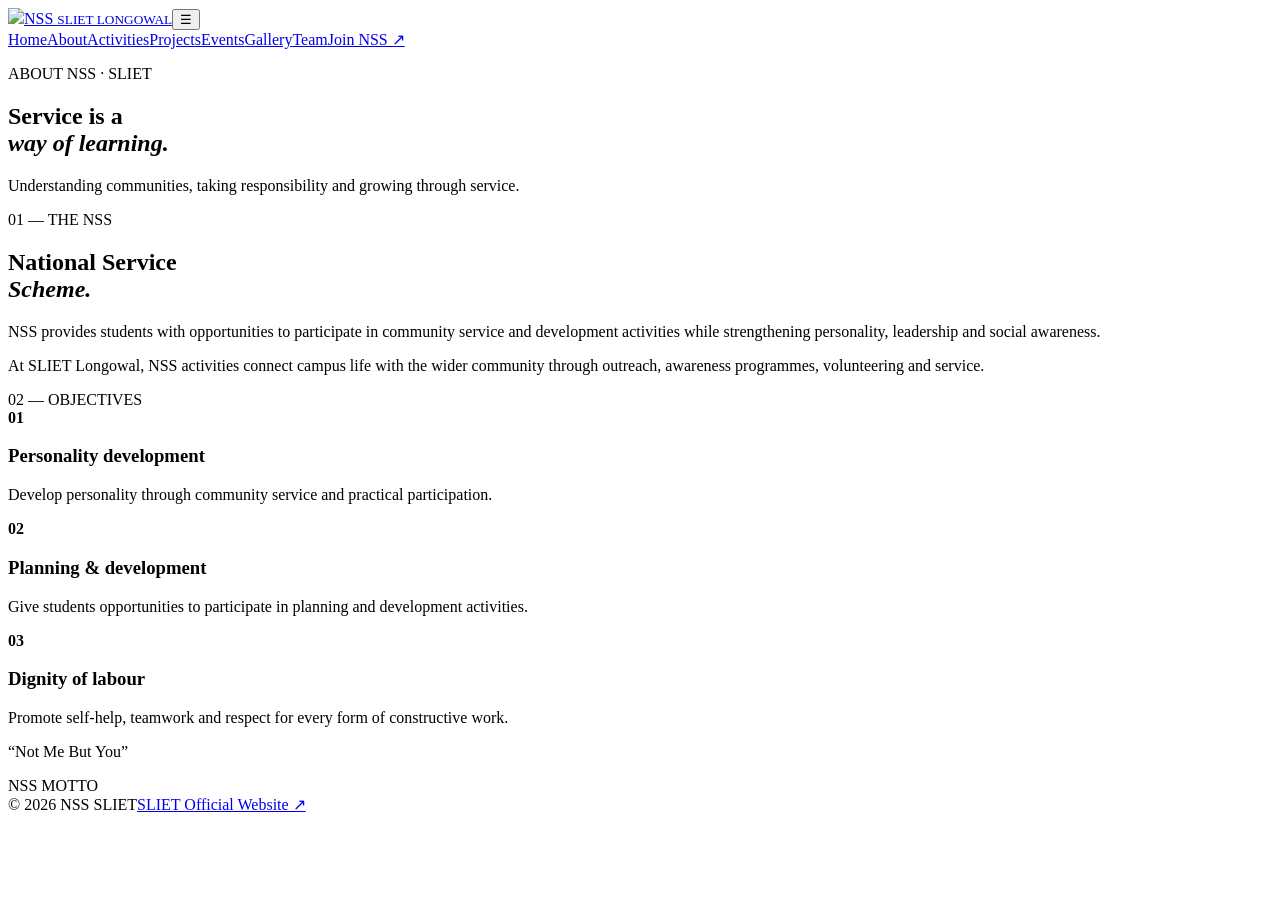
==== about.html @ 0397268b "Add NSS about page" ====
<!doctype html><html lang="en"><head><meta charset="utf-8"><meta name="viewport" content="width=device-width,initial-scale=1"><title>About NSS | SLIET</title><link rel="icon" href="assets/logo.svg"><link rel="stylesheet" href="styles.css"></head><body><header class="site-header"><a class="brand" href="index.html"><img src="assets/logo.svg"><span>NSS <small>SLIET LONGOWAL</small></span></a><button class="menu-btn">☰</button><nav class="nav"><a href="index.html">Home</a><a class="active" href="about.html">About</a><a href="activities.html">Activities</a><a href="projects.html">Projects</a><a href="events.html">Events</a><a href="gallery.html">Gallery</a><a href="team.html">Team</a><a class="nav-cta" href="contact.html">Join NSS ↗</a></nav></header><main><section class="page-hero"><p class="eyebrow">ABOUT NSS · SLIET</p><h1>Service is a<br><em>way of learning.</em></h1><p>Understanding communities, taking responsibility and growing through service.</p></section><section class="section"><div class="two-col"><div><div class="section-label">01 — THE NSS</div><h2>National Service<br><em>Scheme.</em></h2></div><div><p class="lead">NSS provides students with opportunities to participate in community service and development activities while strengthening personality, leadership and social awareness.</p><p>At SLIET Longowal, NSS activities connect campus life with the wider community through outreach, awareness programmes, volunteering and service.</p></div></div></section><section class="dark-section"><div class="section section-pad"><div class="section-label light">02 — OBJECTIVES</div><div class="number-list"><div><b>01</b><h3>Personality development</h3><p>Develop personality through community service and practical participation.</p></div><div><b>02</b><h3>Planning & development</h3><p>Give students opportunities to participate in planning and development activities.</p></div><div><b>03</b><h3>Dignity of labour</h3><p>Promote self-help, teamwork and respect for every form of constructive work.</p></div></div></div></section><section class="quote"><p>“Not Me But You”</p><span>NSS MOTTO</span></section></main><footer><div class="footer-bottom"><span>© 2026 NSS SLIET</span><a href="https://sliet.ac.in/" target="_blank">SLIET Official Website ↗</a></div></footer><script src="script.js"></script></body></html>
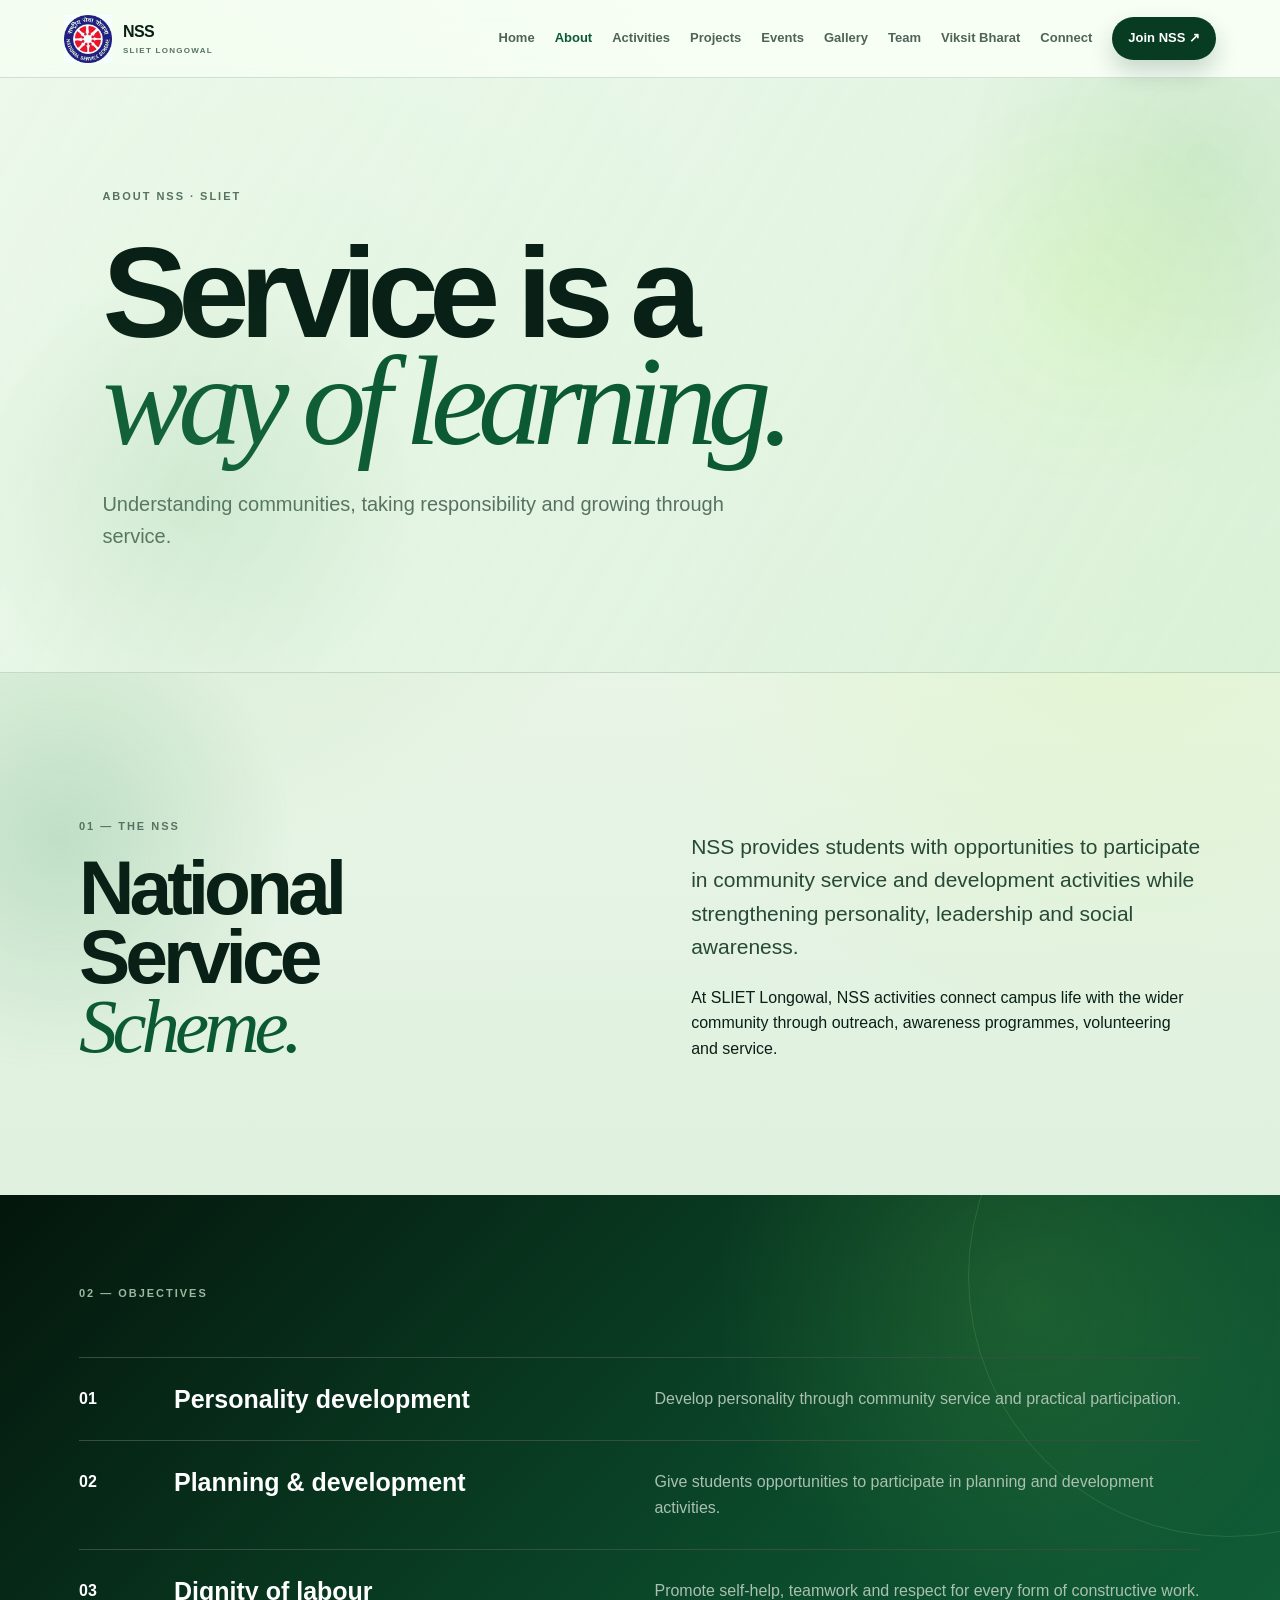
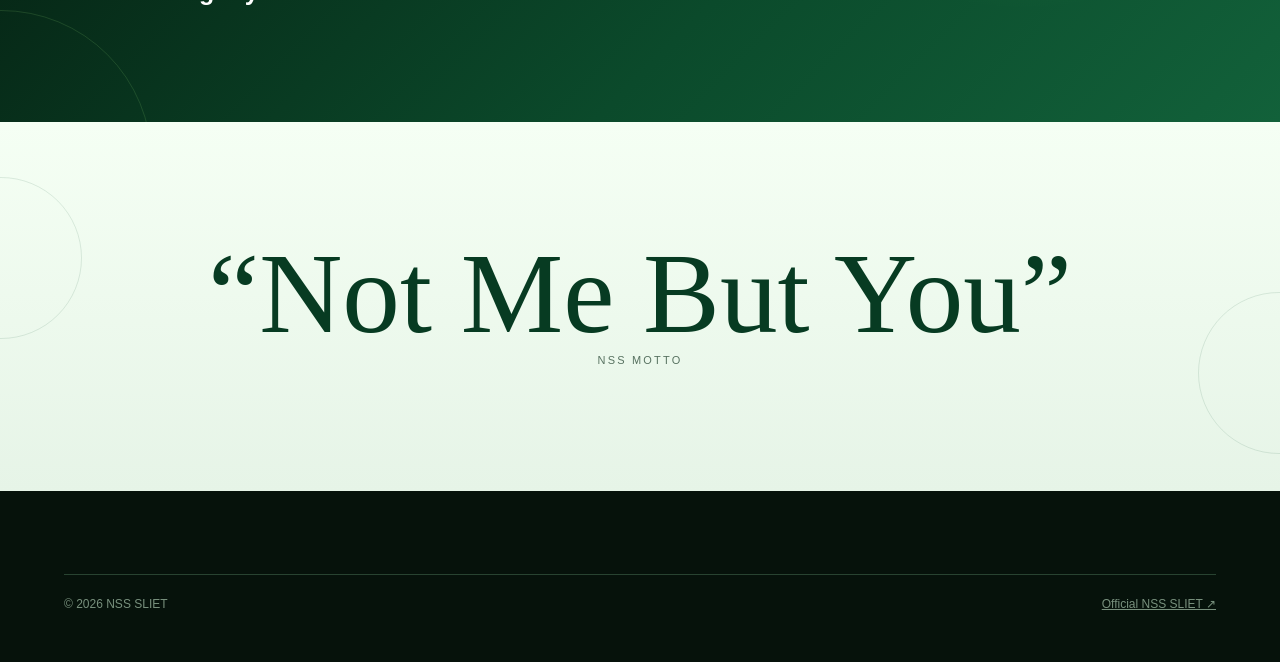
==== commit a54fbfb1: "Format About page and unify NSS logo branding" ====
--- a/about.html
+++ b/about.html
@@ -1 +1,95 @@
-<!doctype html><html lang="en"><head><meta charset="utf-8"><meta name="viewport" content="width=device-width,initial-scale=1"><title>About NSS | SLIET</title><link rel="icon" href="assets/logo.svg"><link rel="stylesheet" href="styles.css"></head><body><header class="site-header"><a class="brand" href="index.html"><img src="assets/logo.svg"><span>NSS <small>SLIET LONGOWAL</small></span></a><button class="menu-btn">☰</button><nav class="nav"><a href="index.html">Home</a><a class="active" href="about.html">About</a><a href="activities.html">Activities</a><a href="projects.html">Projects</a><a href="events.html">Events</a><a href="gallery.html">Gallery</a><a href="team.html">Team</a><a class="nav-cta" href="contact.html">Join NSS ↗</a></nav></header><main><section class="page-hero"><p class="eyebrow">ABOUT NSS · SLIET</p><h1>Service is a<br><em>way of learning.</em></h1><p>Understanding communities, taking responsibility and growing through service.</p></section><section class="section"><div class="two-col"><div><div class="section-label">01 — THE NSS</div><h2>National Service<br><em>Scheme.</em></h2></div><div><p class="lead">NSS provides students with opportunities to participate in community service and development activities while strengthening personality, leadership and social awareness.</p><p>At SLIET Longowal, NSS activities connect campus life with the wider community through outreach, awareness programmes, volunteering and service.</p></div></div></section><section class="dark-section"><div class="section section-pad"><div class="section-label light">02 — OBJECTIVES</div><div class="number-list"><div><b>01</b><h3>Personality development</h3><p>Develop personality through community service and practical participation.</p></div><div><b>02</b><h3>Planning & development</h3><p>Give students opportunities to participate in planning and development activities.</p></div><div><b>03</b><h3>Dignity of labour</h3><p>Promote self-help, teamwork and respect for every form of constructive work.</p></div></div></div></section><section class="quote"><p>“Not Me But You”</p><span>NSS MOTTO</span></section></main><footer><div class="footer-bottom"><span>© 2026 NSS SLIET</span><a href="https://sliet.ac.in/" target="_blank">SLIET Official Website ↗</a></div></footer><script src="script.js"></script></body></html>+<!doctype html>
+<html lang="en">
+<head>
+  <meta charset="utf-8" />
+  <meta name="viewport" content="width=device-width, initial-scale=1" />
+  <title>About NSS | SLIET</title>
+  <link rel="icon" href="assets/logo.jpeg" type="image/jpeg" />
+  <link rel="stylesheet" href="styles.css" />
+  <link rel="stylesheet" href="enhancements.css" />
+  <link rel="stylesheet" href="css/modern.css" />
+  <link rel="stylesheet" href="css/nss-greenery.css" />
+</head>
+<body class="nss-greenery">
+  <div class="scroll-progress" aria-hidden="true"></div>
+  <header class="site-header">
+    <a class="brand" href="index.html" aria-label="NSS SLIET home">
+      <img src="assets/logo.jpeg" alt="NSS SLIET official logo" />
+      <span>NSS <small>SLIET LONGOWAL</small></span>
+    </a>
+    <button class="menu-btn" type="button" aria-label="Open menu">☰</button>
+    <nav class="nav">
+      <a href="index.html">Home</a>
+      <a class="active" href="about.html">About</a>
+      <a href="activities.html">Activities</a>
+      <a href="projects.html">Projects</a>
+      <a href="events.html">Events</a>
+      <a href="gallery.html">Gallery</a>
+      <a href="team.html">Team</a>
+      <a href="viksit-bharat.html">Viksit Bharat</a>
+      <a href="social.html">Connect</a>
+      <a class="nav-cta" href="contact.html">Join NSS ↗</a>
+    </nav>
+  </header>
+
+  <main>
+    <section class="page-hero nature-hero">
+      <div class="leaf-glow" aria-hidden="true"></div>
+      <p class="eyebrow">ABOUT NSS · SLIET</p>
+      <h1>Service is a<br /><em>way of learning.</em></h1>
+      <p>Understanding communities, taking responsibility and growing through service.</p>
+    </section>
+
+    <section class="section">
+      <div class="two-col">
+        <div>
+          <div class="section-label">01 — THE NSS</div>
+          <h2>National Service<br /><em>Scheme.</em></h2>
+        </div>
+        <div>
+          <p class="lead">NSS provides students with opportunities to participate in community service and development activities while strengthening personality, leadership and social awareness.</p>
+          <p>At SLIET Longowal, NSS activities connect campus life with the wider community through outreach, awareness programmes, volunteering and service.</p>
+        </div>
+      </div>
+    </section>
+
+    <section class="dark-section">
+      <div class="section section-pad">
+        <div class="section-label light">02 — OBJECTIVES</div>
+        <div class="number-list">
+          <div>
+            <b>01</b>
+            <h3>Personality development</h3>
+            <p>Develop personality through community service and practical participation.</p>
+          </div>
+          <div>
+            <b>02</b>
+            <h3>Planning &amp; development</h3>
+            <p>Give students opportunities to participate in planning and development activities.</p>
+          </div>
+          <div>
+            <b>03</b>
+            <h3>Dignity of labour</h3>
+            <p>Promote self-help, teamwork and respect for every form of constructive work.</p>
+          </div>
+        </div>
+      </div>
+    </section>
+
+    <section class="quote">
+      <p>“Not Me But You”</p>
+      <span>NSS MOTTO</span>
+    </section>
+  </main>
+
+  <footer>
+    <div class="footer-bottom">
+      <span>© 2026 NSS SLIET</span>
+      <a href="https://sliet.ac.in/nss/" target="_blank" rel="noopener">Official NSS SLIET ↗</a>
+    </div>
+  </footer>
+
+  <script src="script.js"></script>
+  <script src="js/nss-motion.js"></script>
+</body>
+</html>
--- a/styles.css
+++ b/styles.css
@@ -0,0 +1 @@
+:root{--forest:#073b22;--forest2:#0b5a34;--leaf:#79c94a;--lime:#c7ff5b;--mist:#effbea;--ink:#082016;--muted:#587261;--line:#c7dfc7;--white:#fff;--shadow:0 25px 70px rgba(7,59,34,.16)}*{box-sizing:border-box}html{scroll-behavior:smooth}body{margin:0;color:var(--ink);font-family:Arial,Helvetica,sans-serif;line-height:1.6;overflow-x:hidden;background:var(--mist);background-image:radial-gradient(circle at 5% 10%,rgba(121,201,74,.24),transparent 24%),radial-gradient(circle at 95% 20%,rgba(199,255,91,.18),transparent 25%),linear-gradient(180deg,#f8fff5,#eaf7e7 55%,#d9efd9)}body:before,body:after{content:"";position:fixed;z-index:-1;border-radius:50%;pointer-events:none;filter:blur(5px)}body:before{width:480px;height:480px;left:-180px;bottom:-180px;background:radial-gradient(circle,rgba(41,143,79,.2),transparent 68%);animation:greenDrift 13s ease-in-out infinite}body:after{width:420px;height:420px;right:-170px;top:110px;background:radial-gradient(circle,rgba(121,201,74,.17),transparent 68%);animation:greenDrift 17s ease-in-out infinite reverse}@keyframes greenDrift{50%{transform:translate(40px,-35px) scale(1.08)}}a{color:inherit;text-decoration:none}.scroll-progress{position:fixed;z-index:100;left:0;top:0;width:0;height:3px;background:var(--lime);box-shadow:0 0 18px rgba(199,255,91,.8)}.site-header{height:78px;border-bottom:1px solid rgba(7,59,34,.15);display:flex;align-items:center;justify-content:space-between;padding:0 5vw;position:sticky;top:0;background:rgba(248,255,245,.8);backdrop-filter:blur(18px);z-index:50}.brand{display:flex;align-items:center;gap:11px;font-weight:900;letter-spacing:-.04em}.brand img{width:48px;height:48px;object-fit:contain}.brand small{display:block;font-size:8px;letter-spacing:.16em;color:var(--muted)}.nav{display:flex;gap:20px;align-items:center;font-size:13px;font-weight:700}.nav a{opacity:.7;transition:.25s}.nav a:hover,.nav .active{opacity:1;color:var(--forest2)}.nav-cta{background:var(--forest);color:#fff;padding:11px 16px;border-radius:999px;opacity:1!important;box-shadow:0 12px 25px rgba(7,59,34,.2)}.menu-btn{display:none;background:none;border:0;font-size:24px;color:var(--forest)}.hero{min-height:740px;padding:70px 8vw;display:grid;grid-template-columns:1.05fr .95fr;align-items:center;gap:40px;position:relative;isolation:isolate;overflow:hidden;background:linear-gradient(125deg,rgba(234,249,226,.9),rgba(204,237,210,.62))}.hero:before{content:"";position:absolute;left:-190px;bottom:-320px;width:720px;height:720px;border-radius:50%;background:radial-gradient(circle,rgba(42,143,78,.24),transparent 66%);animation:greenDrift 12s ease-in-out infinite}.hero:after{content:"";position:absolute;right:-180px;top:-270px;width:700px;height:700px;border-radius:50%;background:radial-gradient(circle,rgba(199,255,91,.24),transparent 64%);animation:greenDrift 15s ease-in-out infinite reverse}.hero-noise{position:absolute;inset:0;pointer-events:none;opacity:.05;background-image:url("data:image/svg+xml,%3Csvg xmlns='http://www.w3.org/2000/svg' width='180' height='180'%3E%3Cfilter id='n'%3E%3CfeTurbulence type='fractalNoise' baseFrequency='.8' numOctaves='3'/%3E%3C/filter%3E%3Crect width='100%25' height='100%25' filter='url(%23n)'/%3E%3C/svg%3E")}.eyebrow,.section-label{font-size:11px;letter-spacing:.18em;font-weight:800;color:var(--muted)}h1,h2,h3,p{margin-top:0}h1{font-size:clamp(68px,10vw,150px);line-height:.84;letter-spacing:-.075em;margin:22px 0 32px}h2{font-size:clamp(44px,6vw,86px);line-height:.9;letter-spacing:-.065em;margin:18px 0 28px}h3{line-height:1.05}em{font-family:Georgia,serif;font-weight:400;color:var(--forest2)}.hero-text{max-width:570px;font-size:20px;color:var(--muted)}.actions{display:flex;align-items:center;gap:22px;margin-top:35px}.btn{display:inline-flex;padding:14px 20px;border-radius:999px;font-weight:800;gap:10px;transition:.3s;position:relative;overflow:hidden}.btn:hover{transform:translateY(-3px)}.btn-dark{background:var(--forest);color:#fff;box-shadow:0 12px 25px rgba(7,59,34,.2)}.btn-light{background:var(--lime);color:var(--ink)}.btn-outline{border:1px solid var(--forest2);color:var(--forest2)}.text-link{font-weight:800;border-bottom:1px solid currentColor;padding-bottom:3px}.hero-stats{display:flex;gap:28px;margin-top:58px;flex-wrap:wrap}.hero-stats div{display:flex;flex-direction:column}.hero-stats strong{font-size:30px;line-height:1}.hero-stats span{font-size:8px;letter-spacing:.14em;color:var(--muted);font-weight:800;margin-top:7px}.hero-art{height:520px;position:relative;display:grid;place-items:center}.hero-ring{position:absolute;border-radius:50%;border:1px solid rgba(23,99,58,.22)}.ring-one{width:470px;height:470px;animation:spin 28s linear infinite}.ring-two{width:355px;height:355px;border-style:dashed;animation:spin 18s linear infinite reverse}.orbit{width:410px;height:410px;border:1px solid rgba(23,99,58,.34);border-radius:50%;position:absolute;animation:spin 22s linear infinite}.orbit:before,.orbit:after{content:"";position:absolute;border:1px dashed rgba(23,99,58,.24);border-radius:50%;inset:55px}.orbit:after{inset:120px;border-style:solid}@keyframes spin{to{transform:rotate(360deg)}}.hero-center{width:190px;height:190px;border-radius:50%;background:var(--lime);display:grid;place-content:center;text-align:center;z-index:2;transform:rotate(-7deg);box-shadow:0 25px 65px rgba(20,85,40,.22);animation:pulse 4s ease-in-out infinite}.hero-center strong{font-size:52px;letter-spacing:-.08em}.hero-center small{letter-spacing:.3em}.hero-center b{font-size:8px;letter-spacing:.2em;margin-top:5px}@keyframes pulse{50%{transform:rotate(2deg) scale(1.07)}}.hero-card{position:absolute;background:rgba(255,255,255,.92);border:1px solid rgba(23,99,58,.15);padding:18px 20px;display:flex;gap:14px;box-shadow:var(--shadow);z-index:3;border-radius:14px;backdrop-filter:blur(12px);animation:cardFloat 5s ease-in-out infinite}.hero-card b{font-size:11px;color:var(--forest2)}.card-a{left:1%;top:22%;transform:rotate(-5deg)}.card-b{right:1%;bottom:17%;transform:rotate(5deg);animation-delay:-2.5s}@keyframes cardFloat{50%{transform:translateY(-10px) rotate(-3deg)}}.floating-badge{position:absolute;right:7%;top:3%;background:var(--forest);color:#e5ffbf;padding:12px 16px;border-radius:999px;font-size:10px;font-weight:900;letter-spacing:.12em;box-shadow:0 15px 35px rgba(4,40,21,.18);animation:badgeFloat 4s ease-in-out infinite}@keyframes badgeFloat{50%{transform:translateY(9px) rotate(2deg)}}.marquee{overflow:hidden;background:var(--forest);color:#ddffbd;padding:16px 0;font-size:13px;font-weight:900;letter-spacing:.13em;white-space:nowrap}.marquee div{animation:scroll 22s linear infinite;display:inline-block}@keyframes scroll{to{transform:translateX(-50%)}}.section{max-width:1250px;margin:auto;padding:105px 5vw}.section-pad{padding-top:90px;padding-bottom:90px}.two-col,.feature,.contact-grid{display:grid;grid-template-columns:1fr 1fr;gap:8vw;align-items:center;margin-top:40px}.lead{font-size:21px;color:#274936}.dark-section{background:linear-gradient(135deg,#06170e,#0b4a2b);color:#fff;position:relative;overflow:hidden}.dark-section:before,.dark-section:after{content:"";position:absolute;border-radius:50%;border:1px solid rgba(166,236,126,.14);pointer-events:none}.dark-section:before{width:520px;height:520px;right:-210px;top:-180px}.dark-section:after{width:300px;height:300px;left:-150px;bottom:-190px}.light{color:#9ab7a1}.impact-grid{display:grid;grid-template-columns:repeat(3,1fr);gap:1px;background:#355540;margin-top:60px}.impact-grid article{padding:45px 30px;background:rgba(8,26,17,.8);transition:.35s}.impact-grid article:hover{transform:translateY(-8px);background:#123721}.impact-grid span,.activity span,.person>span{font-size:11px;letter-spacing:.15em;color:#a6c0aa}.impact-grid h3{font-size:34px;margin:50px 0 20px}.impact-grid p{color:#a9bdae}.feature{background:linear-gradient(120deg,#d4eed5,#e8f7da);padding:60px;border:1px solid #c2ddc5;border-radius:24px;box-shadow:var(--shadow);position:relative;overflow:hidden}.feature:after{content:"✦";position:absolute;right:35px;top:25px;font-size:70px;color:rgba(25,91,56,.12);animation:spin 15s linear infinite}.cards{display:grid;gap:16px;margin-top:50px}.cards.four{grid-template-columns:repeat(4,1fr)}.cards.three{grid-template-columns:repeat(3,1fr)}.activity{border:1px solid rgba(23,99,58,.18);background:rgba(255,255,255,.58);padding:28px 18px 35px;border-radius:18px;transition:.35s;position:relative;overflow:hidden}.activity:before{content:"";position:absolute;left:-30px;bottom:-70px;width:150px;height:150px;border-radius:50%;background:rgba(121,201,74,.13);transition:.4s}.activity:hover:before{transform:scale(1.8)}.activity:hover{transform:translateY(-9px);background:#fff;box-shadow:var(--shadow);border-color:#9fc5a7}.activity h3{font-size:27px;margin:38px 0 15px}.activity p{color:var(--muted)}.card-arrow{display:inline-block;margin-top:15px;font-size:12px;font-weight:800;color:var(--forest2);border-bottom:1px solid currentColor}.join{padding:110px 8vw;background:linear-gradient(125deg,#07351f,#16804a);color:#fff;display:flex;justify-content:space-between;align-items:center;gap:30px;position:relative;overflow:hidden}.join:before,.join:after{content:"";position:absolute;border-radius:50%;border:1px solid rgba(205,255,159,.18)}.join:before{width:420px;height:420px;right:-120px;top:-180px}.join:after{width:280px;height:280px;right:140px;bottom:-190px}.join .eyebrow{color:#a8c6ae}.join h2{margin-bottom:0;color:#fff}.join h2 em{color:#d6f3c6}.join-actions{display:flex;align-items:center;gap:22px;z-index:2}.join-link{font-weight:800;border-bottom:1px solid rgba(255,255,255,.65);padding-bottom:3px}.page-hero{padding:110px 8vw 100px;border-bottom:1px solid rgba(47,95,57,.2);position:relative;overflow:hidden;background:linear-gradient(120deg,rgba(237,249,236,.9),rgba(214,239,215,.74))}.page-hero:before{content:"";position:absolute;width:520px;height:520px;right:-180px;top:-180px;border-radius:50%;background:radial-gradient(circle,rgba(113,188,109,.18),transparent 65%)}.page-hero h1{max-width:1000px}.page-hero p:last-child{font-size:20px;color:var(--muted);max-width:650px}.nature-hero{min-height:420px;display:flex;flex-direction:column;justify-content:center}.leaf-glow{position:absolute;inset:0;pointer-events:none;background:radial-gradient(circle at 15% 70%,rgba(84,164,95,.15),transparent 20%),radial-gradient(circle at 85% 35%,rgba(186,255,83,.12),transparent 18%)}.number-list{margin-top:55px}.number-list>div{display:grid;grid-template-columns:70px 1fr 1.2fr;gap:25px;padding:28px 0;border-top:1px solid #35503f}.number-list h3{font-size:25px;margin:0}.number-list p{color:#aac0b0;margin:0}.quote{text-align:center;padding:120px 20px;background:linear-gradient(180deg,#f5fff4,#e6f4e7)}.quote p{font:400 clamp(50px,9vw,120px)/.9 Georgia,serif;margin:0;color:var(--forest)}.quote span{letter-spacing:.2em;font-size:11px;color:var(--muted)}.timeline{max-width:900px;margin:auto}.timeline article{border-top:1px solid var(--line);padding:35px 0;transition:.3s}.timeline article:hover{padding-left:15px;border-color:#8db89a}.timeline article span{font-size:11px;letter-spacing:.15em;color:var(--muted);font-weight:800}.timeline h2{font-size:44px;margin:12px 0}.gallery-grid{display:grid;grid-template-columns:repeat(3,1fr);gap:14px}.gallery-placeholder{min-height:260px;background:linear-gradient(135deg,#dcebd9,#bdd6bf);display:grid;place-content:center;text-align:center;font-weight:900;font-size:28px;letter-spacing:-.04em;border-radius:18px;box-shadow:0 12px 35px rgba(24,81,42,.09);transition:.4s}.gallery-placeholder:hover{transform:scale(1.025) rotate(-1deg)}.gallery-placeholder.tall{min-height:420px}.gallery-placeholder small{font-size:9px;letter-spacing:.2em;color:#57745d}.team-grid{display:grid;grid-template-columns:repeat(3,1fr);gap:18px}.person{border:1px solid rgba(25,91,56,.16);padding:30px;background:rgba(255,255,255,.45);border-radius:18px;transition:.35s}.person:hover{transform:translateY(-7px);background:#fff;box-shadow:var(--shadow)}.avatar{width:80px;height:80px;border-radius:50%;display:grid;place-items:center;background:var(--lime);font-weight:900;margin-bottom:60px}.person h2{font-size:34px;margin:12px 0}.person p{color:var(--muted)}.contact-card{border-left:1px solid var(--line);padding-left:45px}.contact-card>*{display:block;margin-bottom:22px}.social-grid{display:grid;grid-template-columns:repeat(3,1fr);gap:18px;margin-top:45px}.social-card{background:rgba(255,255,255,.63);border:1px solid rgba(25,91,56,.16);border-radius:20px;padding:32px;min-height:260px;display:flex;flex-direction:column;justify-content:space-between;box-shadow:var(--shadow);transition:.35s}.social-card:hover{transform:translateY(-10px);background:#fff}.social-card span{font-size:11px;font-weight:900;letter-spacing:.16em;color:var(--forest2)}.social-card h3{font-size:30px;margin:28px 0 10px}.social-card p{color:var(--muted)}.social-card b{color:var(--forest2)}.social-note{max-width:820px}.social-note h2{color:#fff}.social-note em{color:#d6f3c6}.note-panel{padding:34px;border:1px dashed #90b298;border-radius:18px;background:rgba(255,255,255,.48);max-width:850px}footer{background:#06120b;color:#fff;padding:48px 5vw}.footer-main{display:flex;justify-content:space-between;align-items:center;gap:30px;flex-wrap:wrap}.footer-main p{color:#9fb1a4}.footer-links{display:flex;gap:18px;flex-wrap:wrap}.footer-links a{color:#9bb0a1}.footer-bottom{border-top:1px solid #284331;margin-top:35px;padding-top:20px;display:flex;justify-content:space-between;color:#78907d;font-size:12px}.footer-bottom a{text-decoration:underline}.reveal{opacity:0;transform:translateY(28px);transition:opacity .85s cubic-bezier(.2,.7,.2,1),transform .85s cubic-bezier(.2,.7,.2,1)}.reveal.visible{opacity:1;transform:none}@media(max-width:900px){.site-header{padding:0 5vw}.menu-btn{display:block}.nav{display:none;position:absolute;top:78px;left:0;right:0;background:rgba(247,255,246,.98);padding:25px 5vw;flex-direction:column;align-items:flex-start;border-bottom:1px solid var(--line)}.nav.open{display:flex}.hero{grid-template-columns:1fr;padding-top:60px}.hero-art{height:390px}.hero-ring{width:330px;height:330px}.orbit{width:290px;height:290px}.cards.four,.cards.three,.team-grid,.gallery-grid,.impact-grid,.social-grid{grid-template-columns:1fr 1fr}.two-col,.feature,.contact-grid{grid-template-columns:1fr}.number-list>div{grid-template-columns:45px 1fr}.number-list p{grid-column:2}.join{flex-direction:column;align-items:flex-start}.page-hero{padding-top:80px}.join-actions{flex-wrap:wrap}}@media(max-width:560px){h1{font-size:66px}.hero{min-height:auto;padding-bottom:70px}.hero-art{height:320px}.hero-card{font-size:12px;padding:12px}.floating-badge{right:0;top:0;font-size:9px}.cards.four,.cards.three,.team-grid,.gallery-grid,.social-grid{grid-template-columns:1fr}.gallery-placeholder.tall{min-height:260px}.two-col{gap:25px}.section{padding-top:70px;padding-bottom:70px}.footer-bottom{flex-direction:column;gap:10px}.social-card h3{font-size:26px}.hero-stats{gap:18px}}@media(prefers-reduced-motion:reduce){*,*:before,*:after{animation-duration:.01ms!important;animation-iteration-count:1!important;scroll-behavior:auto!important;transition-duration:.01ms!important}}
--- a/enhancements.css
+++ b/enhancements.css
@@ -0,0 +1 @@
+:root{--glow:rgba(186,255,83,.35)}body{cursor:default}.scroll-progress{position:fixed;top:0;left:0;width:0;height:3px;background:var(--accent,var(--lime));z-index:100;box-shadow:0 0 18px var(--glow);transition:width .08s linear}.immersive-hero{min-height:calc(100vh - 78px);background:radial-gradient(circle at 78% 48%,rgba(186,255,83,.16),transparent 22%),linear-gradient(120deg,rgba(237,249,236,.92),rgba(220,243,223,.68))}.immersive-hero:after{content:"";position:absolute;right:-140px;bottom:-260px;width:620px;height:620px;border:1px solid rgba(38,117,64,.14);border-radius:50%;box-shadow:0 0 0 55px rgba(121,201,74,.05),0 0 0 110px rgba(121,201,74,.035);animation:spin 38s linear infinite}.hero-noise{position:absolute;inset:0;pointer-events:none;opacity:.12;background-image:radial-gradient(rgba(15,62,38,.5) .7px,transparent .7px);background-size:7px 7px;mask-image:linear-gradient(to bottom,black,transparent)}.hero-stats{display:flex;gap:26px;margin-top:48px;flex-wrap:wrap}.hero-stats div{display:flex;flex-direction:column;gap:2px}.hero-stats strong{font-size:30px;line-height:1;font-weight:900;letter-spacing:-.06em}.hero-stats span{font-size:9px;letter-spacing:.14em;color:var(--muted);font-weight:800}.hero-ring{position:absolute;border-radius:50%;border:1px solid rgba(25,91,56,.12);pointer-events:none}.ring-one{width:500px;height:500px;animation:spin 32s linear infinite}.ring-two{width:330px;height:330px;border-style:dashed;animation:spin 18s linear infinite reverse}.floating-badge{position:absolute;right:8%;top:7%;display:flex;align-items:center;gap:8px;font-size:10px;letter-spacing:.12em;font-weight:900;color:var(--forest2);animation:badgeFloat 4s ease-in-out infinite}.floating-badge:first-letter{font-size:20px}@keyframes badgeFloat{50%{transform:translateY(-8px) rotate(3deg)}}.hero-center b{display:block;font-size:8px;letter-spacing:.2em;margin-top:4px}.card-arrow{display:inline-block;margin-top:12px;font-size:12px;font-weight:900;color:var(--forest2);opacity:.7;transition:.25s}.activity:hover .card-arrow{opacity:1;transform:translateX(5px)}.experience-section{padding-top:45px}.action-section{padding-top:70px}.section-head{display:flex;justify-content:space-between;align-items:end;gap:30px}.join-actions{display:flex;align-items:center;gap:22px;position:relative;z-index:2}.join-link{font-weight:800;border-bottom:1px solid rgba(255,255,255,.6);padding-bottom:3px}.quote{overflow:hidden}.quote p{transition:transform 1s cubic-bezier(.2,.8,.2,1)}.quote:hover p{transform:scale(1.025)}.social-grid{grid-template-columns:repeat(3,1fr)}.social-card{transition:transform .35s ease,box-shadow .35s ease,background .35s ease}.social-card:hover{transform:translateY(-10px) rotate(-.7deg);box-shadow:0 24px 60px rgba(7,59,34,.16);background:#fff}.social-card b{transition:transform .25s ease;display:inline-block}.social-card:hover b{transform:translateX(6px)}.note-panel{border:1px solid var(--line);border-radius:18px;padding:28px;background:rgba(255,255,255,.55);color:var(--muted)}@media(max-width:900px){.hero-stats{margin-top:30px}.floating-badge{top:0;right:3%}.section-head{align-items:flex-start;flex-direction:column}.join-actions{flex-wrap:wrap}.social-grid{grid-template-columns:1fr 1fr}}@media(max-width:560px){.hero-stats{gap:16px}.hero-stats strong{font-size:25px}.ring-one{width:310px;height:310px}.ring-two{width:220px;height:220px}.floating-badge{font-size:8px}.join-actions{gap:16px}.quote{padding:90px 18px}.social-grid{grid-template-columns:1fr}}@media(prefers-reduced-motion:reduce){*,*::before,*::after{scroll-behavior:auto!important;animation-duration:.001ms!important;animation-iteration-count:1!important;transition-duration:.001ms!important}.scroll-progress{display:none}}
--- a/css/modern.css
+++ b/css/modern.css
@@ -0,0 +1,136 @@
+:root {
+  --nss-glow: rgba(121, 201, 74, 0.3);
+}
+
+body {
+  background-image:
+    radial-gradient(circle at 8% 18%, rgba(121, 201, 74, 0.2), transparent 22%),
+    radial-gradient(circle at 92% 32%, rgba(199, 255, 91, 0.15), transparent 25%),
+    linear-gradient(180deg, #f8fff5 0%, #e8f6e5 52%, #d7ecd8 100%);
+}
+
+.page-leaves {
+  position: fixed;
+  inset: 0;
+  z-index: -1;
+  overflow: hidden;
+  pointer-events: none;
+}
+
+.page-leaves span {
+  position: absolute;
+  font-size: clamp(20px, 3vw, 42px);
+  opacity: 0.16;
+  filter: blur(0.2px);
+  animation: leafFloat 16s ease-in-out infinite;
+}
+
+.page-leaves span:nth-child(1) { left: 4%; top: 22%; }
+.page-leaves span:nth-child(2) { right: 6%; top: 14%; animation-delay: -4s; }
+.page-leaves span:nth-child(3) { left: 12%; bottom: 14%; animation-delay: -8s; }
+.page-leaves span:nth-child(4) { right: 16%; bottom: 24%; animation-delay: -11s; }
+.page-leaves span:nth-child(5) { left: 48%; top: 8%; animation-delay: -2s; }
+
+@keyframes leafFloat {
+  0%, 100% { transform: translate3d(0, 0, 0) rotate(-8deg); }
+  50% { transform: translate3d(24px, -30px, 0) rotate(12deg); }
+}
+
+.immersive-hero {
+  min-height: calc(100vh - 78px);
+  background:
+    radial-gradient(circle at 76% 48%, rgba(121, 201, 74, 0.2), transparent 22%),
+    linear-gradient(125deg, rgba(235, 249, 229, 0.94), rgba(202, 234, 207, 0.72));
+}
+
+.hero-art {
+  transform-style: preserve-3d;
+}
+
+.hero-center img {
+  width: 88px;
+  height: 88px;
+  object-fit: contain;
+  margin: 0 auto 8px;
+}
+
+.leaf-orbit {
+  position: absolute;
+  z-index: 4;
+  font-size: 30px;
+  filter: drop-shadow(0 8px 12px rgba(7, 59, 34, 0.16));
+  animation: leafOrbit 9s linear infinite;
+}
+
+.leaf-orbit-one { animation-delay: -2s; }
+.leaf-orbit-two { animation-delay: -6s; }
+
+@keyframes leafOrbit {
+  from { transform: rotate(0deg) translateX(235px) rotate(0deg); }
+  to { transform: rotate(360deg) translateX(235px) rotate(-360deg); }
+}
+
+.hero-card,
+.activity,
+.social-card,
+.person,
+.feature {
+  will-change: transform;
+}
+
+.activity:hover,
+.social-card:hover,
+.person:hover {
+  transform: translateY(-10px) rotate(-0.5deg);
+}
+
+.marquee {
+  box-shadow: 0 12px 30px rgba(7, 59, 34, 0.08);
+}
+
+.dark-section {
+  background:
+    radial-gradient(circle at 80% 20%, rgba(121, 201, 74, 0.16), transparent 28%),
+    linear-gradient(135deg, #04160c, #0b4a2b 62%, #12613a);
+}
+
+.join {
+  background:
+    radial-gradient(circle at 85% 20%, rgba(199, 255, 91, 0.18), transparent 25%),
+    linear-gradient(125deg, #052e1b, #16804a);
+}
+
+.quote {
+  position: relative;
+}
+
+.quote::before,
+.quote::after {
+  content: "";
+  position: absolute;
+  width: 160px;
+  height: 160px;
+  border: 1px solid rgba(25, 91, 56, 0.12);
+  border-radius: 50%;
+  animation: spin 25s linear infinite;
+}
+
+.quote::before { left: -80px; top: 15%; }
+.quote::after { right: -80px; bottom: 10%; animation-direction: reverse; }
+
+@media (max-width: 900px) {
+  .leaf-orbit { display: none; }
+}
+
+@media (max-width: 560px) {
+  .page-leaves span { opacity: 0.1; }
+}
+
+@media (prefers-reduced-motion: reduce) {
+  .page-leaves span,
+  .leaf-orbit,
+  .quote::before,
+  .quote::after {
+    animation: none;
+  }
+}
--- a/css/nss-greenery.css
+++ b/css/nss-greenery.css
@@ -0,0 +1,265 @@
+/* NSS SLIET Greenery Experience
+   Dedicated theme layer — keep reusable and readable. */
+
+:root {
+  --nss-deep: #052d1a;
+  --nss-green: #0c6b3c;
+  --nss-leaf: #62b84f;
+  --nss-lime: #c8f36a;
+  --nss-mint: #eaf7e7;
+  --nss-paper: #f5fbf1;
+}
+
+body.nss-greenery {
+  background:
+    radial-gradient(circle at 12% 12%, rgba(98, 184, 79, 0.22), transparent 26%),
+    radial-gradient(circle at 88% 25%, rgba(200, 243, 106, 0.18), transparent 24%),
+    linear-gradient(180deg, var(--nss-paper), #dcefdc 60%, #cbe6cd);
+}
+
+.nss-nature-layer {
+  position: fixed;
+  inset: 0;
+  z-index: -1;
+  overflow: hidden;
+  pointer-events: none;
+}
+
+.nss-leaf {
+  position: absolute;
+  width: 24px;
+  height: 52px;
+  border-radius: 100% 0 100% 0;
+  background: linear-gradient(145deg, #a8dd68, #247b43);
+  opacity: 0.32;
+  filter: blur(0.2px);
+  animation: nssLeafFloat 14s ease-in-out infinite;
+}
+
+.nss-leaf::after {
+  content: "";
+  position: absolute;
+  left: 50%;
+  top: 5px;
+  width: 1px;
+  height: 42px;
+  background: rgba(255, 255, 255, 0.55);
+  transform: rotate(28deg);
+}
+
+.nss-leaf:nth-child(1) { left: 7%; top: 18%; animation-delay: -2s; }
+.nss-leaf:nth-child(2) { left: 22%; top: 70%; transform: scale(0.7); animation-delay: -8s; }
+.nss-leaf:nth-child(3) { left: 72%; top: 18%; transform: scale(0.8); animation-delay: -5s; }
+.nss-leaf:nth-child(4) { left: 91%; top: 66%; transform: scale(0.65); animation-delay: -11s; }
+
+@keyframes nssLeafFloat {
+  0%, 100% { translate: 0 0; rotate: -12deg; }
+  50% { translate: 42px -70px; rotate: 22deg; }
+}
+
+.nss-hero-shell {
+  position: relative;
+  min-height: 88vh;
+  display: grid;
+  place-items: center;
+  overflow: hidden;
+  isolation: isolate;
+  background:
+    linear-gradient(115deg, rgba(5, 45, 26, 0.97), rgba(12, 107, 60, 0.88)),
+    url("../assets/photos/hero.jpg") center / cover;
+}
+
+.nss-hero-shell::before,
+.nss-hero-shell::after {
+  content: "";
+  position: absolute;
+  border: 1px solid rgba(200, 243, 106, 0.2);
+  border-radius: 50%;
+  pointer-events: none;
+}
+
+.nss-hero-shell::before {
+  width: 72vw;
+  height: 72vw;
+  animation: nssSpin 45s linear infinite;
+}
+
+.nss-hero-shell::after {
+  width: 48vw;
+  height: 48vw;
+  animation: nssSpin 28s linear infinite reverse;
+}
+
+.nss-hero-content {
+  width: min(1180px, 90vw);
+  position: relative;
+  z-index: 2;
+  color: #fff;
+  padding: 110px 0;
+}
+
+.nss-logo-orb {
+  width: 132px;
+  height: 132px;
+  padding: 14px;
+  border-radius: 50%;
+  background: rgba(255, 255, 255, 0.95);
+  box-shadow: 0 0 0 12px rgba(200, 243, 106, 0.1), 0 28px 80px rgba(0, 0, 0, 0.22);
+  animation: nssLogoPulse 4s ease-in-out infinite;
+}
+
+.nss-logo-orb img {
+  width: 100%;
+  height: 100%;
+  object-fit: contain;
+}
+
+.nss-display {
+  max-width: 980px;
+  margin: 30px 0;
+  font-size: clamp(64px, 10vw, 150px);
+  line-height: 0.84;
+  letter-spacing: -0.08em;
+}
+
+.nss-display em {
+  color: var(--nss-lime);
+  font-family: Georgia, serif;
+  font-weight: 400;
+}
+
+.nss-scroll-cue {
+  display: inline-flex;
+  align-items: center;
+  gap: 10px;
+  color: #d8f4d0;
+  letter-spacing: 0.18em;
+  font-size: 10px;
+  text-transform: uppercase;
+}
+
+.nss-scroll-cue::before {
+  content: "";
+  width: 38px;
+  height: 1px;
+  background: currentColor;
+  animation: nssLinePulse 1.8s ease-in-out infinite;
+}
+
+.nss-panel {
+  position: relative;
+  border: 1px solid rgba(12, 107, 60, 0.14);
+  background: rgba(255, 255, 255, 0.68);
+  border-radius: 28px;
+  padding: clamp(30px, 5vw, 70px);
+  box-shadow: 0 30px 90px rgba(5, 45, 26, 0.12);
+  overflow: hidden;
+}
+
+.nss-panel::after {
+  content: "";
+  position: absolute;
+  width: 260px;
+  height: 260px;
+  right: -110px;
+  bottom: -120px;
+  border-radius: 50%;
+  background: rgba(98, 184, 79, 0.15);
+  animation: nssBreathe 8s ease-in-out infinite;
+}
+
+.nss-viksit-card {
+  min-height: 420px;
+  display: flex;
+  flex-direction: column;
+  justify-content: space-between;
+  padding: 38px;
+  border-radius: 24px;
+  color: #fff;
+  background:
+    radial-gradient(circle at 80% 20%, rgba(200, 243, 106, 0.24), transparent 25%),
+    linear-gradient(145deg, #06331d, #12804a);
+  box-shadow: 0 30px 80px rgba(5, 45, 26, 0.22);
+  transform-style: preserve-3d;
+}
+
+.nss-viksit-card h2 {
+  font-size: clamp(46px, 7vw, 90px);
+  margin: 20px 0;
+  line-height: 0.9;
+}
+
+.nss-viksit-card h2 span {
+  color: var(--nss-lime);
+}
+
+.nss-year-tabs {
+  display: flex;
+  flex-wrap: wrap;
+  gap: 10px;
+}
+
+.nss-year-tabs a {
+  padding: 10px 15px;
+  border: 1px solid rgba(255, 255, 255, 0.3);
+  border-radius: 999px;
+  transition: transform 0.25s ease, background 0.25s ease;
+}
+
+.nss-year-tabs a:hover {
+  transform: translateY(-3px);
+  background: rgba(255, 255, 255, 0.12);
+}
+
+.nss-social-strip {
+  display: grid;
+  grid-template-columns: repeat(4, 1fr);
+  gap: 14px;
+}
+
+.nss-social-link {
+  padding: 24px;
+  border: 1px solid rgba(12, 107, 60, 0.15);
+  border-radius: 18px;
+  background: rgba(255, 255, 255, 0.58);
+  transition: transform 0.3s ease, box-shadow 0.3s ease;
+}
+
+.nss-social-link:hover {
+  transform: translateY(-8px);
+  box-shadow: 0 22px 50px rgba(5, 45, 26, 0.14);
+}
+
+.nss-social-link strong {
+  display: block;
+  color: var(--nss-green);
+  font-size: 18px;
+  margin-bottom: 7px;
+}
+
+@keyframes nssSpin { to { rotate: 360deg; } }
+@keyframes nssLogoPulse { 50% { scale: 1.06; rotate: 2deg; } }
+@keyframes nssLinePulse { 50% { width: 70px; } }
+@keyframes nssBreathe { 50% { scale: 1.35; opacity: 0.5; } }
+
+@media (max-width: 800px) {
+  .nss-social-strip { grid-template-columns: 1fr 1fr; }
+  .nss-hero-shell::before { width: 110vw; height: 110vw; }
+  .nss-hero-shell::after { width: 78vw; height: 78vw; }
+}
+
+@media (max-width: 520px) {
+  .nss-social-strip { grid-template-columns: 1fr; }
+  .nss-display { font-size: clamp(58px, 17vw, 90px); }
+}
+
+@media (prefers-reduced-motion: reduce) {
+  .nss-leaf,
+  .nss-hero-shell::before,
+  .nss-hero-shell::after,
+  .nss-logo-orb,
+  .nss-scroll-cue::before,
+  .nss-panel::after {
+    animation: none;
+  }
+}
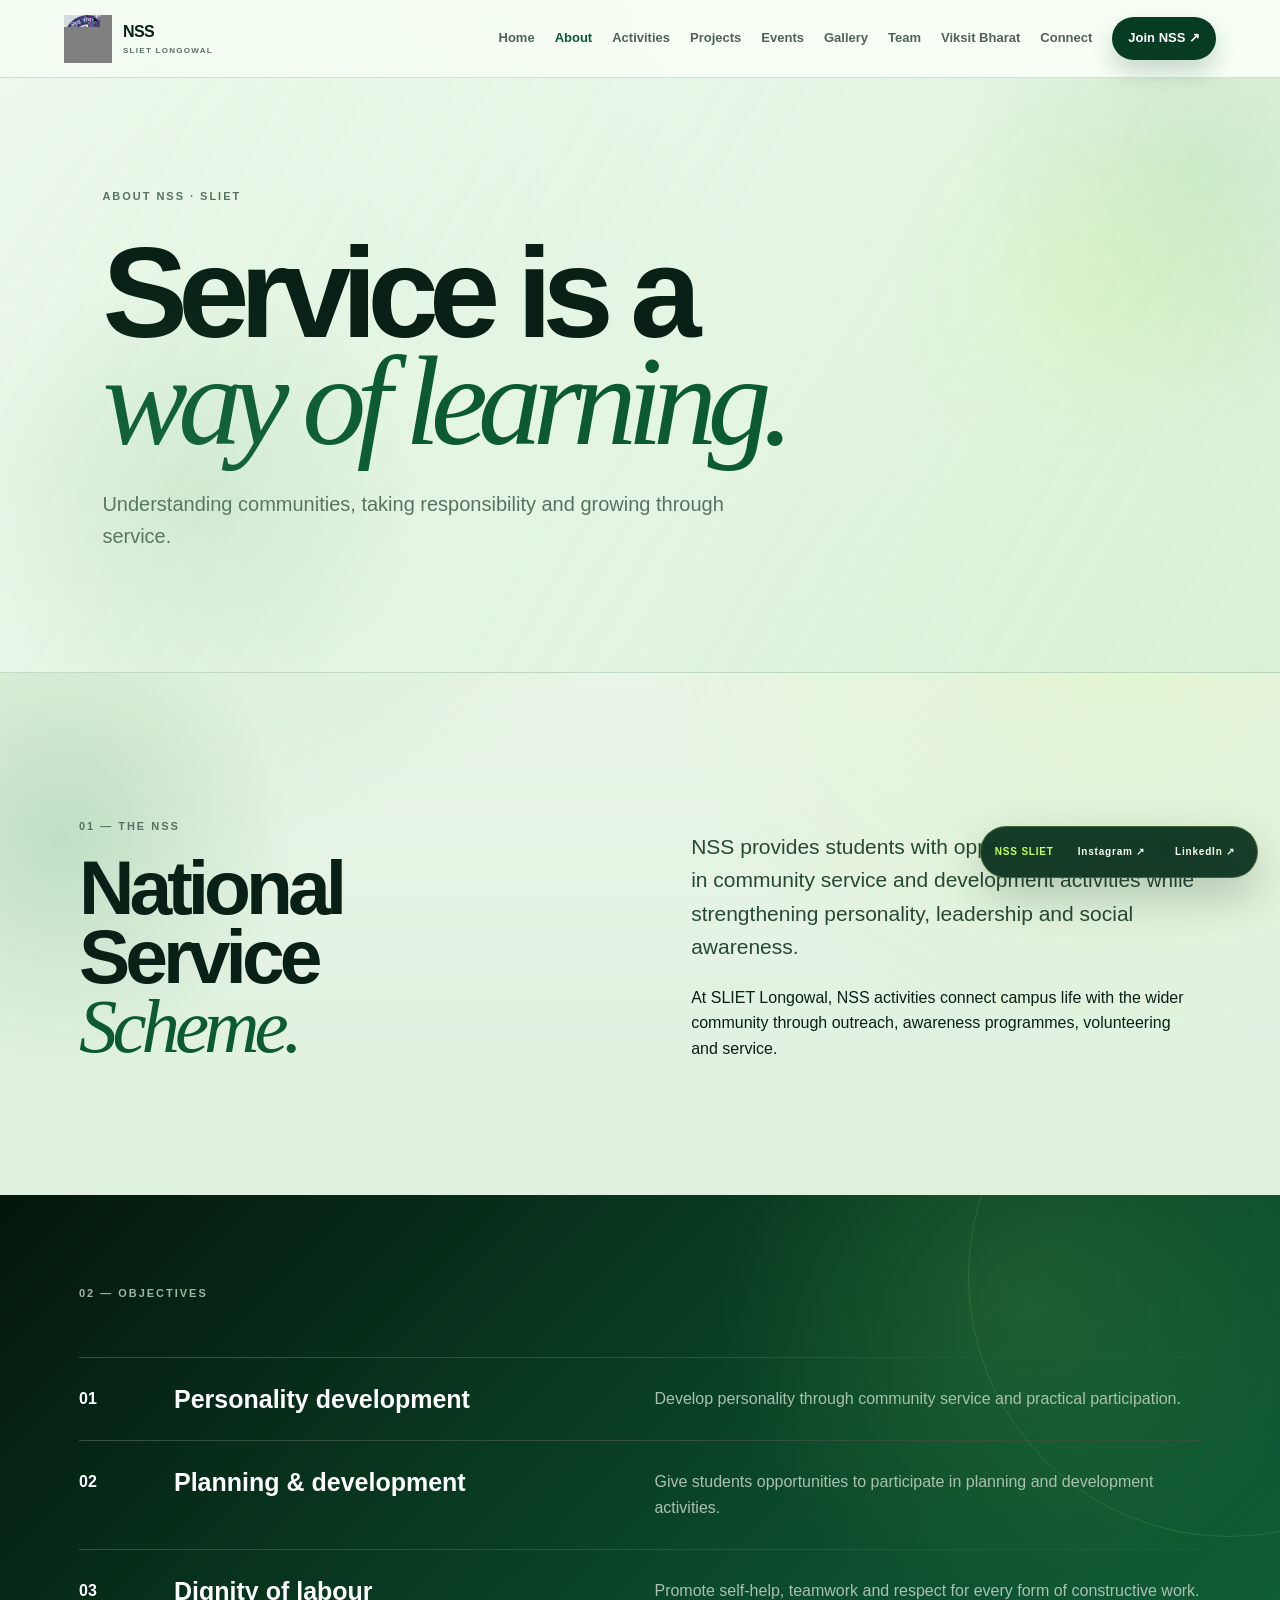
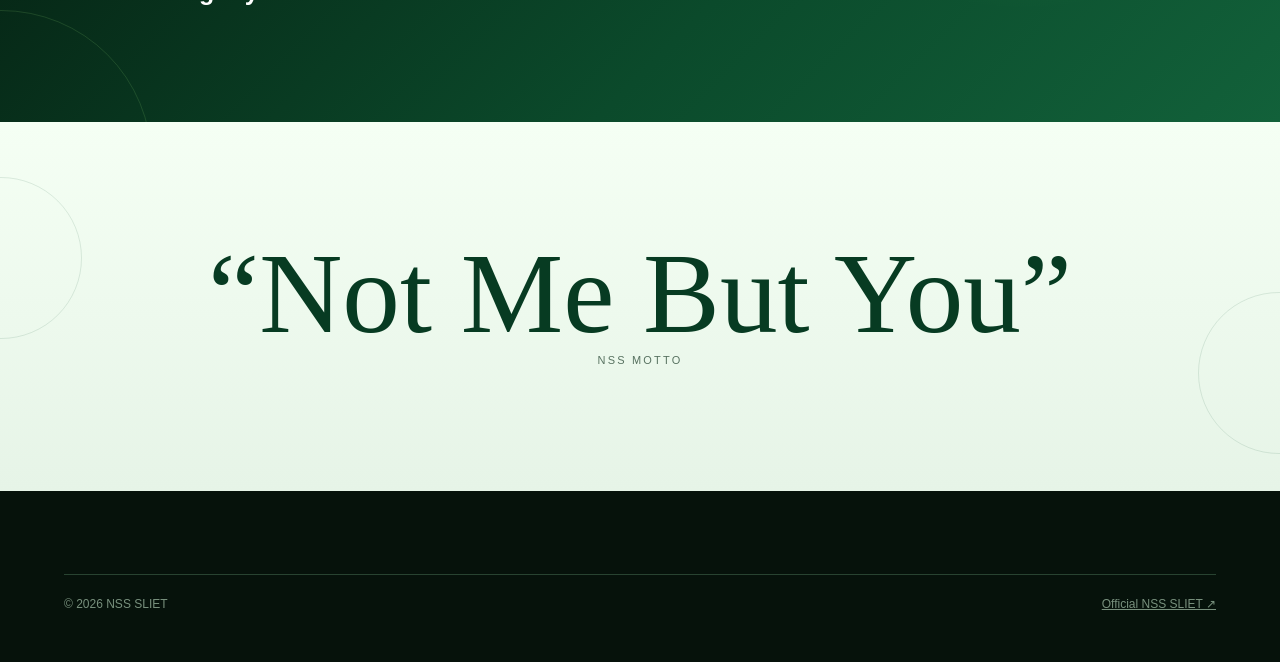
==== commit 681415cf: "Enhance homepage photo carousel" ====
--- a/about.html
+++ b/about.html
@@ -26,7 +26,7 @@
       <a href="events.html">Events</a>
       <a href="gallery.html">Gallery</a>
       <a href="team.html">Team</a>
-      <a href="viksit-bharat.html">Viksit Bharat</a>
+      <a href="viksit-bharat-2026-27.html">Viksit Bharat</a>
       <a href="social.html">Connect</a>
       <a class="nav-cta" href="contact.html">Join NSS ↗</a>
     </nav>
--- a/enhancements.css
+++ b/enhancements.css
@@ -1 +1,395 @@
-:root{--glow:rgba(186,255,83,.35)}body{cursor:default}.scroll-progress{position:fixed;top:0;left:0;width:0;height:3px;background:var(--accent,var(--lime));z-index:100;box-shadow:0 0 18px var(--glow);transition:width .08s linear}.immersive-hero{min-height:calc(100vh - 78px);background:radial-gradient(circle at 78% 48%,rgba(186,255,83,.16),transparent 22%),linear-gradient(120deg,rgba(237,249,236,.92),rgba(220,243,223,.68))}.immersive-hero:after{content:"";position:absolute;right:-140px;bottom:-260px;width:620px;height:620px;border:1px solid rgba(38,117,64,.14);border-radius:50%;box-shadow:0 0 0 55px rgba(121,201,74,.05),0 0 0 110px rgba(121,201,74,.035);animation:spin 38s linear infinite}.hero-noise{position:absolute;inset:0;pointer-events:none;opacity:.12;background-image:radial-gradient(rgba(15,62,38,.5) .7px,transparent .7px);background-size:7px 7px;mask-image:linear-gradient(to bottom,black,transparent)}.hero-stats{display:flex;gap:26px;margin-top:48px;flex-wrap:wrap}.hero-stats div{display:flex;flex-direction:column;gap:2px}.hero-stats strong{font-size:30px;line-height:1;font-weight:900;letter-spacing:-.06em}.hero-stats span{font-size:9px;letter-spacing:.14em;color:var(--muted);font-weight:800}.hero-ring{position:absolute;border-radius:50%;border:1px solid rgba(25,91,56,.12);pointer-events:none}.ring-one{width:500px;height:500px;animation:spin 32s linear infinite}.ring-two{width:330px;height:330px;border-style:dashed;animation:spin 18s linear infinite reverse}.floating-badge{position:absolute;right:8%;top:7%;display:flex;align-items:center;gap:8px;font-size:10px;letter-spacing:.12em;font-weight:900;color:var(--forest2);animation:badgeFloat 4s ease-in-out infinite}.floating-badge:first-letter{font-size:20px}@keyframes badgeFloat{50%{transform:translateY(-8px) rotate(3deg)}}.hero-center b{display:block;font-size:8px;letter-spacing:.2em;margin-top:4px}.card-arrow{display:inline-block;margin-top:12px;font-size:12px;font-weight:900;color:var(--forest2);opacity:.7;transition:.25s}.activity:hover .card-arrow{opacity:1;transform:translateX(5px)}.experience-section{padding-top:45px}.action-section{padding-top:70px}.section-head{display:flex;justify-content:space-between;align-items:end;gap:30px}.join-actions{display:flex;align-items:center;gap:22px;position:relative;z-index:2}.join-link{font-weight:800;border-bottom:1px solid rgba(255,255,255,.6);padding-bottom:3px}.quote{overflow:hidden}.quote p{transition:transform 1s cubic-bezier(.2,.8,.2,1)}.quote:hover p{transform:scale(1.025)}.social-grid{grid-template-columns:repeat(3,1fr)}.social-card{transition:transform .35s ease,box-shadow .35s ease,background .35s ease}.social-card:hover{transform:translateY(-10px) rotate(-.7deg);box-shadow:0 24px 60px rgba(7,59,34,.16);background:#fff}.social-card b{transition:transform .25s ease;display:inline-block}.social-card:hover b{transform:translateX(6px)}.note-panel{border:1px solid var(--line);border-radius:18px;padding:28px;background:rgba(255,255,255,.55);color:var(--muted)}@media(max-width:900px){.hero-stats{margin-top:30px}.floating-badge{top:0;right:3%}.section-head{align-items:flex-start;flex-direction:column}.join-actions{flex-wrap:wrap}.social-grid{grid-template-columns:1fr 1fr}}@media(max-width:560px){.hero-stats{gap:16px}.hero-stats strong{font-size:25px}.ring-one{width:310px;height:310px}.ring-two{width:220px;height:220px}.floating-badge{font-size:8px}.join-actions{gap:16px}.quote{padding:90px 18px}.social-grid{grid-template-columns:1fr}}@media(prefers-reduced-motion:reduce){*,*::before,*::after{scroll-behavior:auto!important;animation-duration:.001ms!important;animation-iteration-count:1!important;transition-duration:.001ms!important}.scroll-progress{display:none}}+/*
+ * NSS SLIET enhancement layer.
+ * Kept separate from the base stylesheet so the homepage can evolve safely.
+ */
+
+:root {
+  --nss-green: #073b22;
+  --nss-green-light: #0b6b3b;
+  --nss-lime: #c8ff68;
+  --nss-cream: #f3faef;
+  --nss-line: rgba(7, 59, 34, 0.16);
+}
+
+.scroll-progress {
+  position: fixed;
+  top: 0;
+  left: 0;
+  z-index: 100;
+  width: 0;
+  height: 3px;
+  background: var(--nss-lime);
+  box-shadow: 0 0 18px rgba(200, 255, 104, 0.8);
+}
+
+.nss-home-slider {
+  position: relative;
+  min-height: 650px;
+  overflow: hidden;
+  background: #062b19;
+  isolation: isolate;
+}
+
+.nss-home-slides {
+  position: absolute;
+  inset: 0;
+}
+
+.nss-home-slide {
+  position: absolute;
+  inset: 0;
+  visibility: hidden;
+  opacity: 0;
+  transform: scale(1.045);
+  transition: opacity 900ms ease, transform 6s ease;
+}
+
+.nss-home-slide.is-active {
+  visibility: visible;
+  opacity: 1;
+  transform: scale(1);
+}
+
+.nss-home-slide img {
+  display: block;
+  width: 100%;
+  height: 100%;
+  min-height: 650px;
+  object-fit: cover;
+  object-position: center;
+}
+
+.nss-home-slide::after {
+  content: "";
+  position: absolute;
+  inset: 0;
+  background:
+    linear-gradient(90deg, rgba(3, 28, 17, 0.9), rgba(3, 48, 27, 0.42) 58%, rgba(3, 28, 17, 0.16)),
+    linear-gradient(0deg, rgba(2, 28, 17, 0.68), transparent 55%);
+}
+
+.nss-slide-content {
+  position: absolute;
+  z-index: 3;
+  left: clamp(24px, 8vw, 120px);
+  bottom: clamp(100px, 14vh, 150px);
+  width: min(680px, calc(100% - 48px));
+  color: #fff;
+}
+
+.nss-slide-content .eyebrow {
+  margin-bottom: 18px;
+  color: #d9f7c0;
+}
+
+.nss-slide-content h1,
+.nss-slide-content h2 {
+  max-width: 720px;
+  margin: 0 0 20px;
+  color: #fff;
+  font-size: clamp(48px, 7vw, 94px);
+  line-height: 0.9;
+  letter-spacing: -0.065em;
+}
+
+.nss-slide-content h1 em,
+.nss-slide-content h2 em {
+  color: var(--nss-lime);
+}
+
+.nss-slide-content > p:not(.eyebrow) {
+  max-width: 620px;
+  margin-bottom: 26px;
+  color: rgba(255, 255, 255, 0.88);
+  font-size: clamp(16px, 2vw, 20px);
+}
+
+.slider-button {
+  display: inline-flex;
+  padding: 13px 19px;
+  border-radius: 999px;
+  background: var(--nss-lime);
+  color: #082016;
+  font-weight: 900;
+  box-shadow: 0 15px 35px rgba(0, 0, 0, 0.18);
+  transition: transform 250ms ease, box-shadow 250ms ease;
+}
+
+.slider-button:hover {
+  transform: translateY(-3px);
+  box-shadow: 0 20px 42px rgba(0, 0, 0, 0.25);
+}
+
+.nss-slider-controls {
+  position: absolute;
+  right: clamp(24px, 8vw, 120px);
+  bottom: 28px;
+  left: clamp(24px, 8vw, 120px);
+  z-index: 5;
+  display: flex;
+  align-items: center;
+  justify-content: space-between;
+  gap: 18px;
+}
+
+.nss-slide-count {
+  position: absolute;
+  z-index: 4;
+  right: clamp(24px, 8vw, 120px);
+  top: 34px;
+  display: flex;
+  align-items: center;
+  gap: 8px;
+  margin: 0;
+  color: rgba(255, 255, 255, 0.92);
+  font-size: 11px;
+  font-weight: 900;
+  letter-spacing: 0.16em;
+}
+
+.nss-slide-count i {
+  display: block;
+  width: 28px;
+  height: 1px;
+  background: var(--nss-lime);
+}
+
+.sr-only {
+  position: absolute;
+  width: 1px;
+  height: 1px;
+  padding: 0;
+  margin: -1px;
+  overflow: hidden;
+  clip: rect(0, 0, 0, 0);
+  white-space: nowrap;
+  border: 0;
+}
+
+.nss-slider-arrows {
+  display: flex;
+  gap: 8px;
+}
+
+.nss-slider-arrow {
+  width: 46px;
+  height: 46px;
+  border: 1px solid rgba(255, 255, 255, 0.55);
+  border-radius: 50%;
+  display: grid;
+  place-items: center;
+  background: rgba(3, 35, 21, 0.38);
+  color: #fff;
+  cursor: pointer;
+  font-size: 19px;
+  backdrop-filter: blur(10px);
+  transition: transform 250ms ease, background 250ms ease;
+}
+
+.nss-slider-arrow:hover {
+  transform: translateY(-3px);
+  background: rgba(200, 255, 104, 0.24);
+}
+
+.nss-slider-dots {
+  display: flex;
+  align-items: center;
+  gap: 8px;
+}
+
+.nss-slider-dot {
+  width: 32px;
+  height: 3px;
+  padding: 0;
+  border: 0;
+  border-radius: 99px;
+  background: rgba(255, 255, 255, 0.4);
+  cursor: pointer;
+  transition: width 300ms ease, background 300ms ease;
+}
+
+.nss-slider-dot.is-active {
+  width: 62px;
+  background: var(--nss-lime);
+}
+
+.nss-home-intro {
+  background: var(--nss-cream);
+}
+
+.nss-photo-strip-section {
+  background: #e5f2e1;
+}
+
+.nss-photo-strip {
+  display: grid;
+  grid-template-columns: 1.25fr 0.75fr 0.75fr;
+  gap: 14px;
+  margin-top: 48px;
+}
+
+.nss-photo-strip figure {
+  position: relative;
+  min-height: 280px;
+  margin: 0;
+  overflow: hidden;
+  border: 1px solid var(--nss-line);
+  border-radius: 18px;
+  background: #d4e7d0;
+  box-shadow: 0 20px 60px rgba(7, 59, 34, 0.1);
+}
+
+.nss-photo-strip figure:first-child {
+  min-height: 390px;
+}
+
+.nss-photo-strip img {
+  position: absolute;
+  inset: 0;
+  width: 100%;
+  height: 100%;
+  object-fit: cover;
+  transition: transform 800ms ease;
+}
+
+.nss-photo-strip figure:hover img {
+  transform: scale(1.08);
+}
+
+.nss-photo-strip figcaption {
+  position: absolute;
+  right: 16px;
+  bottom: 16px;
+  left: 16px;
+  padding: 9px 13px;
+  border-radius: 999px;
+  background: rgba(3, 40, 23, 0.78);
+  color: #fff;
+  font-size: 10px;
+  font-weight: 900;
+  letter-spacing: 0.1em;
+  backdrop-filter: blur(8px);
+}
+
+.nss-green-banner {
+  padding: 40px 5vw;
+  background: #073b22;
+  color: #fff;
+}
+
+.nss-green-banner-inner {
+  max-width: 1250px;
+  margin: auto;
+  display: flex;
+  align-items: end;
+  justify-content: space-between;
+  gap: 30px;
+}
+
+.nss-green-banner h2 {
+  margin: 10px 0 0;
+  font-size: clamp(38px, 5vw, 68px);
+}
+
+.nss-green-banner h2 em {
+  color: #c8ff68;
+}
+
+.nss-banner-links {
+  display: flex;
+  flex-wrap: wrap;
+  gap: 12px 22px;
+}
+
+.nss-banner-links a {
+  padding-bottom: 3px;
+  border-bottom: 1px solid rgba(255, 255, 255, 0.5);
+  font-size: 12px;
+  font-weight: 800;
+}
+
+.nss-viksit-card {
+  position: relative;
+  max-width: 1250px;
+  margin: 0 auto;
+  padding: 62px 7vw;
+  display: flex;
+  align-items: center;
+  justify-content: space-between;
+  gap: 35px;
+  overflow: hidden;
+  border-radius: 26px;
+  background: linear-gradient(120deg, #0b4c2c, #1b8150);
+  color: #fff;
+  box-shadow: 0 30px 80px rgba(7, 59, 34, 0.2);
+}
+
+.nss-viksit-card::after {
+  content: "✦";
+  position: absolute;
+  right: 7%;
+  top: -20px;
+  color: rgba(216, 255, 180, 0.12);
+  font-size: 150px;
+  animation: nssRotate 18s linear infinite;
+}
+
+.nss-viksit-card h2 {
+  position: relative;
+  z-index: 1;
+  margin: 12px 0;
+}
+
+.nss-viksit-card h2 span {
+  color: var(--nss-lime);
+}
+
+.nss-viksit-card p {
+  position: relative;
+  z-index: 1;
+  max-width: 650px;
+  color: rgba(255, 255, 255, 0.8);
+}
+
+@keyframes nssRotate {
+  to {
+    transform: rotate(360deg);
+  }
+}
+
+@media (max-width: 850px) {
+  .nss-home-slider,
+  .nss-home-slide img {
+    min-height: 610px;
+  }
+
+  .nss-slide-content {
+    bottom: 105px;
+  }
+
+  .nss-photo-strip {
+    grid-template-columns: 1fr;
+  }
+
+  .nss-photo-strip figure,
+  .nss-photo-strip figure:first-child {
+    min-height: 280px;
+  }
+
+  .nss-green-banner-inner,
+  .nss-viksit-card {
+    align-items: flex-start;
+    flex-direction: column;
+  }
+}
+
+@media (prefers-reduced-motion: reduce) {
+  .nss-home-slide,
+  .nss-photo-strip img,
+  .nss-slider-arrow,
+  .nss-slider-dot,
+  .nss-viksit-card::after {
+    transition: none;
+    animation: none;
+  }
+}
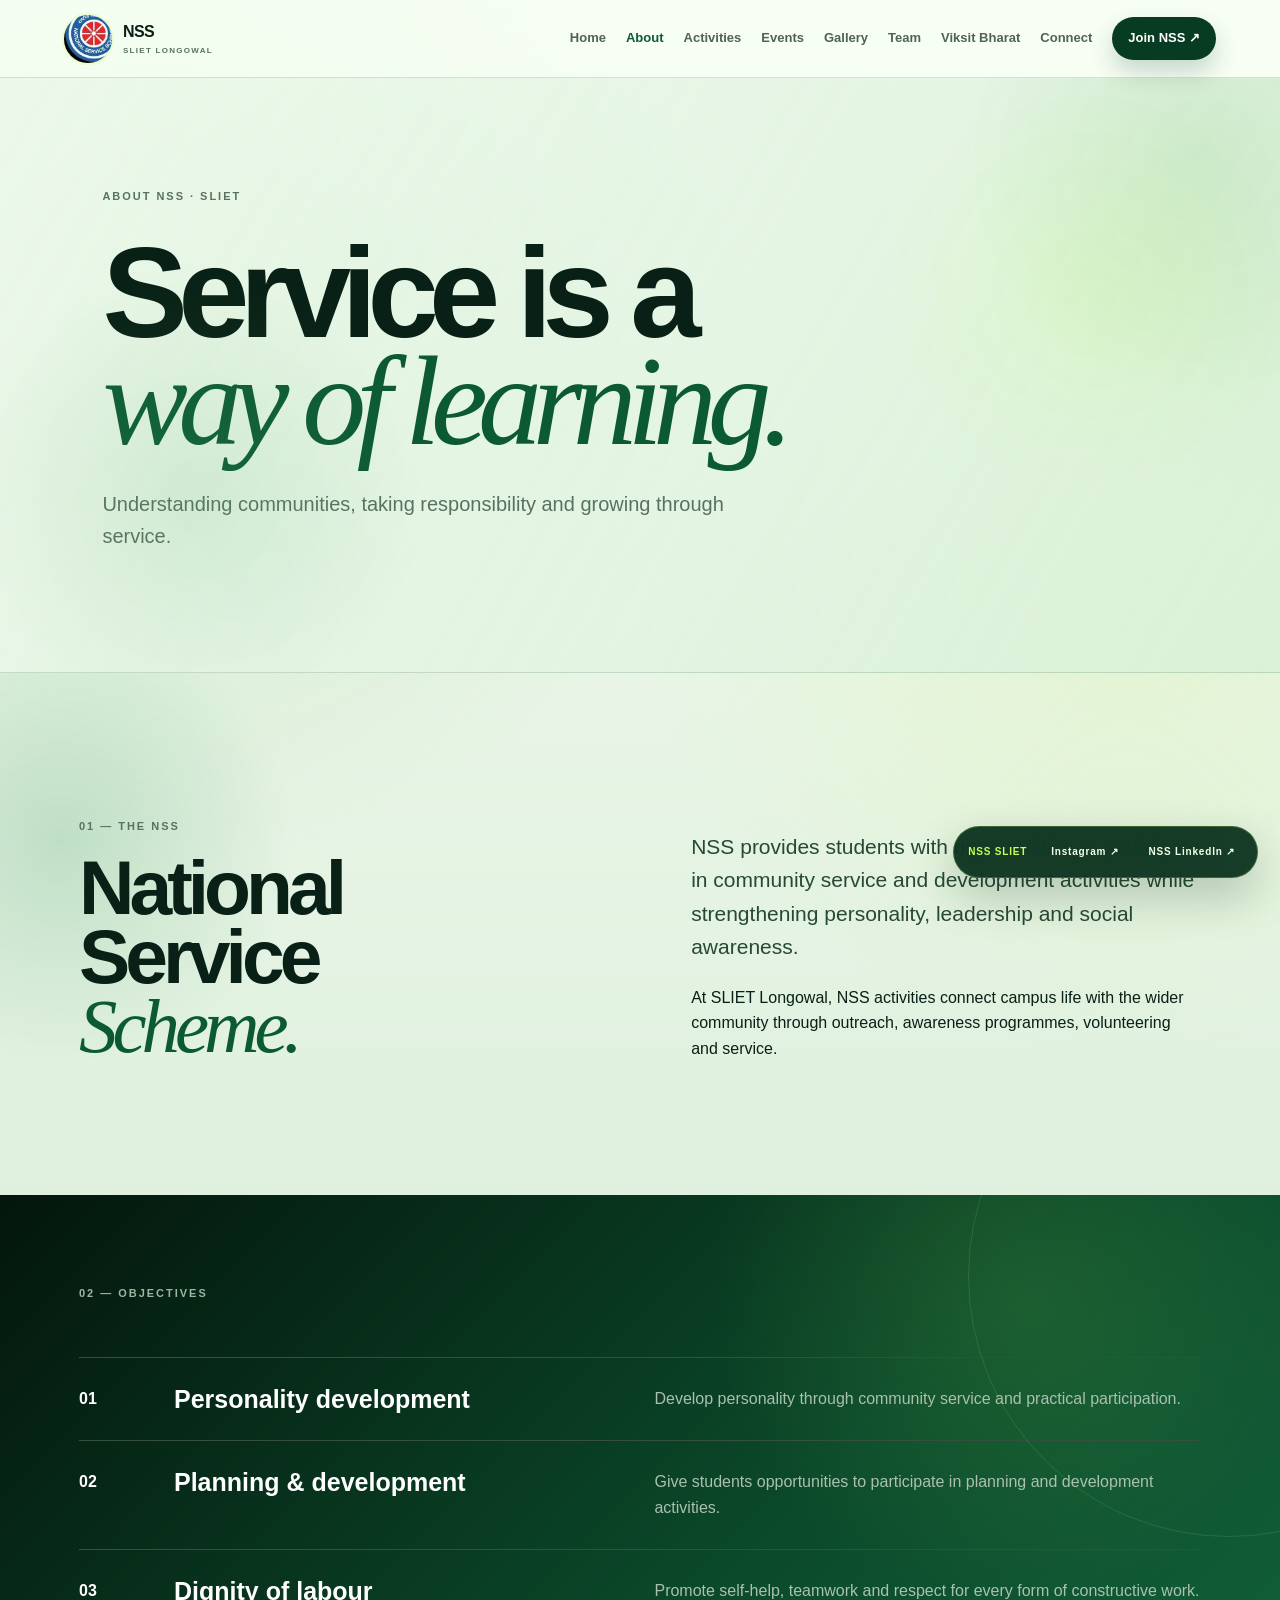
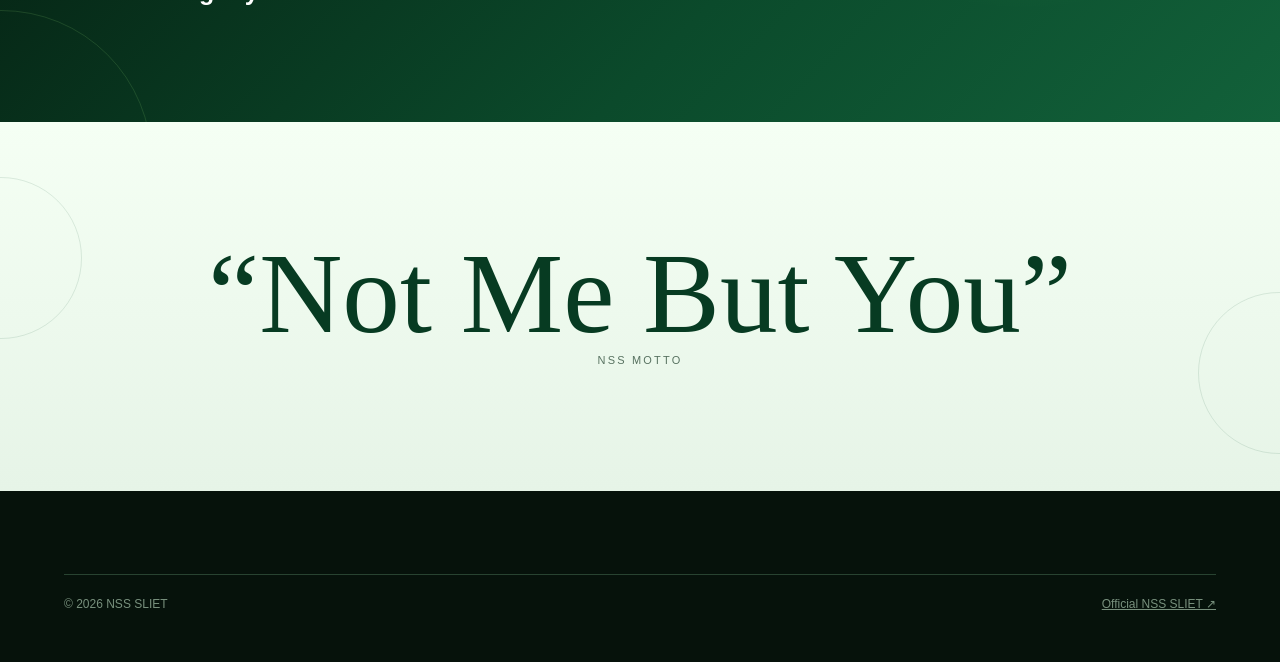
==== commit c0be1546: "Add current NSS events and campaign slides" ====
--- a/about.html
+++ b/about.html
@@ -22,7 +22,6 @@
       <a href="index.html">Home</a>
       <a class="active" href="about.html">About</a>
       <a href="activities.html">Activities</a>
-      <a href="projects.html">Projects</a>
       <a href="events.html">Events</a>
       <a href="gallery.html">Gallery</a>
       <a href="team.html">Team</a>
--- a/enhancements.css
+++ b/enhancements.css
@@ -30,6 +30,13 @@
   isolation: isolate;
 }
 
+.brand img {
+  object-fit: cover;
+  border-radius: 50%;
+  background: #06120b;
+  box-shadow: 0 0 0 2px rgba(200, 255, 104, 0.26);
+}
+
 .nss-home-slides {
   position: absolute;
   inset: 0;
@@ -217,6 +224,15 @@
   background: var(--nss-cream);
 }
 
+.team-assignments {
+  padding-top: 0;
+}
+
+.team-note {
+  max-width: 330px;
+  color: var(--muted);
+}
+
 .nss-photo-strip-section {
   background: #e5f2e1;
 }
@@ -254,6 +270,52 @@
 
 .nss-photo-strip figure:hover img {
   transform: scale(1.08);
+}
+
+.gallery-photo {
+  position: relative;
+  display: block;
+  min-height: 330px;
+  overflow: hidden;
+  border-radius: 18px;
+  background: #0a3520;
+  box-shadow: 0 20px 60px rgba(7, 59, 34, 0.12);
+}
+
+.gallery-photo.tall {
+  min-height: 430px;
+}
+
+.gallery-photo::after {
+  content: "";
+  position: absolute;
+  inset: 45% 0 0;
+  background: linear-gradient(transparent, rgba(2, 27, 15, 0.82));
+}
+
+.gallery-photo img {
+  width: 100%;
+  height: 100%;
+  position: absolute;
+  inset: 0;
+  object-fit: cover;
+  transition: transform 700ms ease;
+}
+
+.gallery-photo:hover img {
+  transform: scale(1.06);
+}
+
+.gallery-photo span {
+  position: absolute;
+  z-index: 1;
+  right: 18px;
+  bottom: 16px;
+  left: 18px;
+  color: #fff;
+  font-size: 10px;
+  font-weight: 900;
+  letter-spacing: 0.12em;
 }
 
 .nss-photo-strip figcaption {
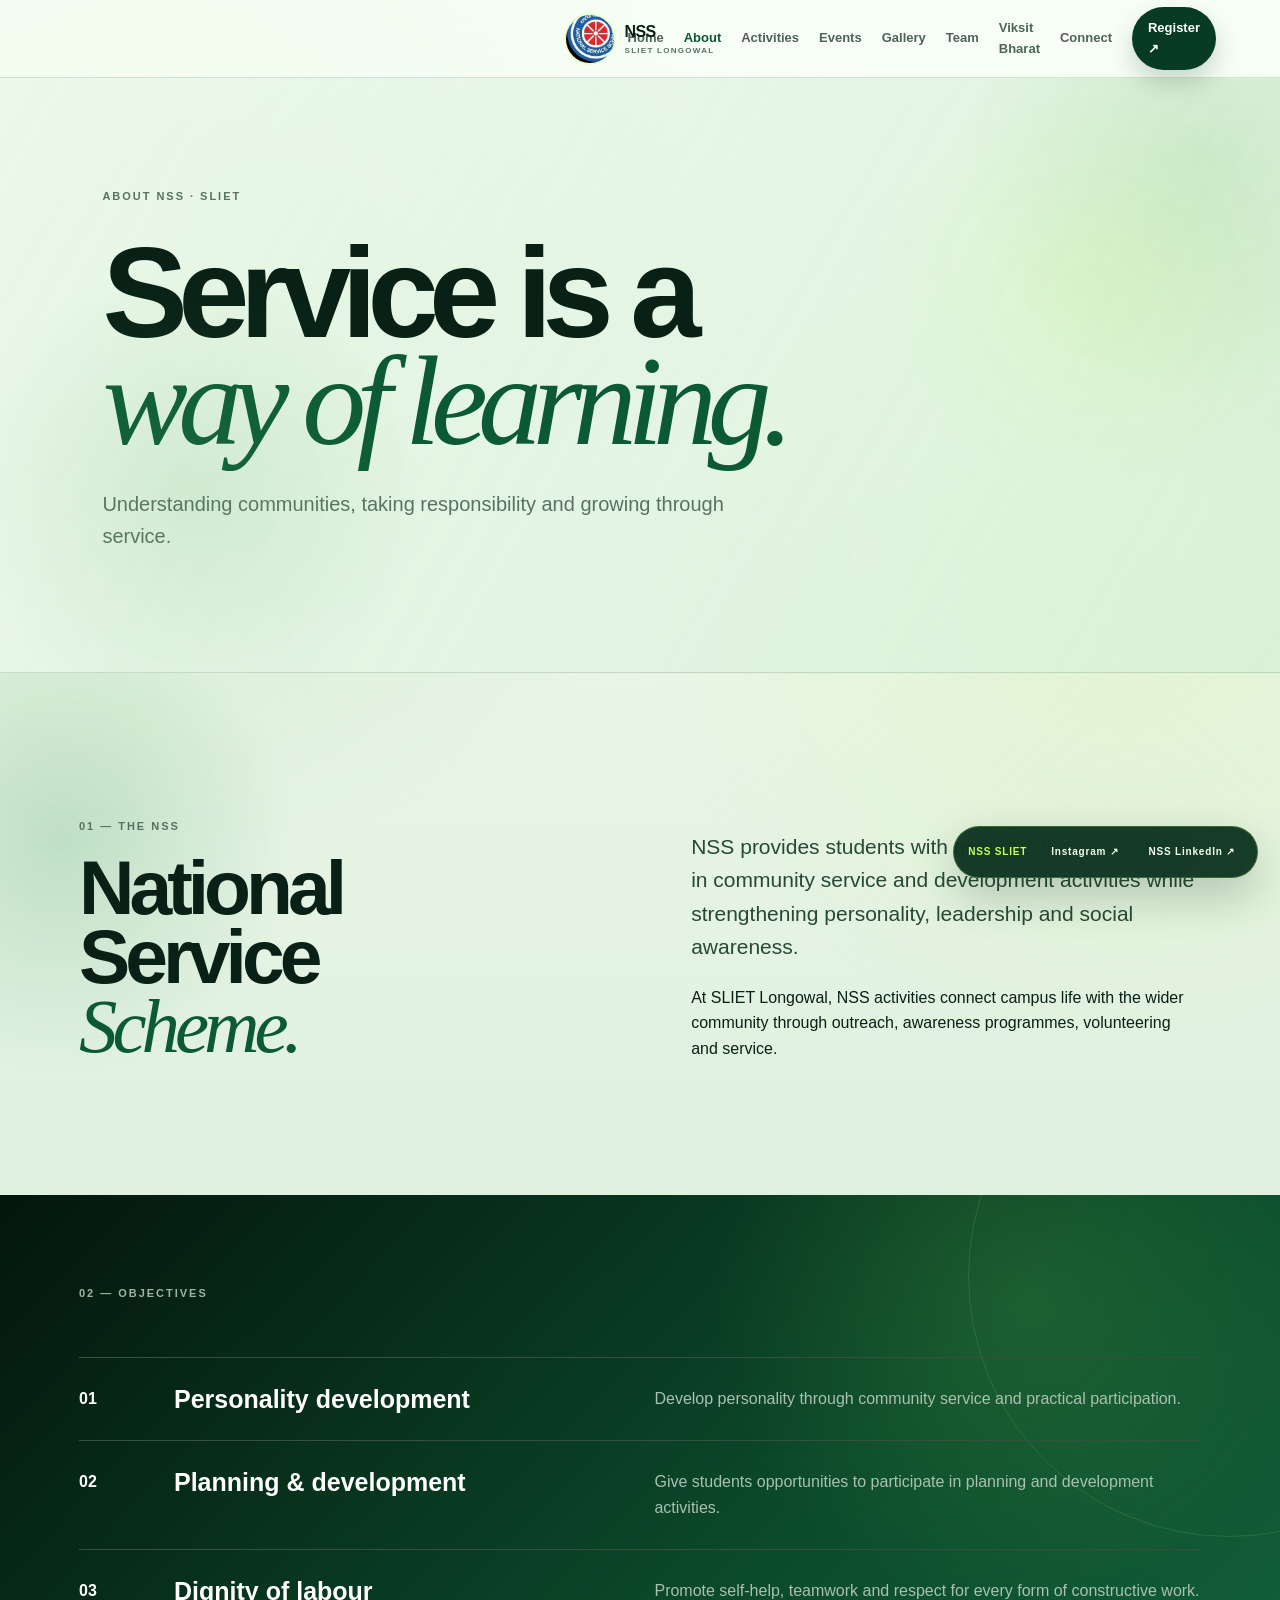
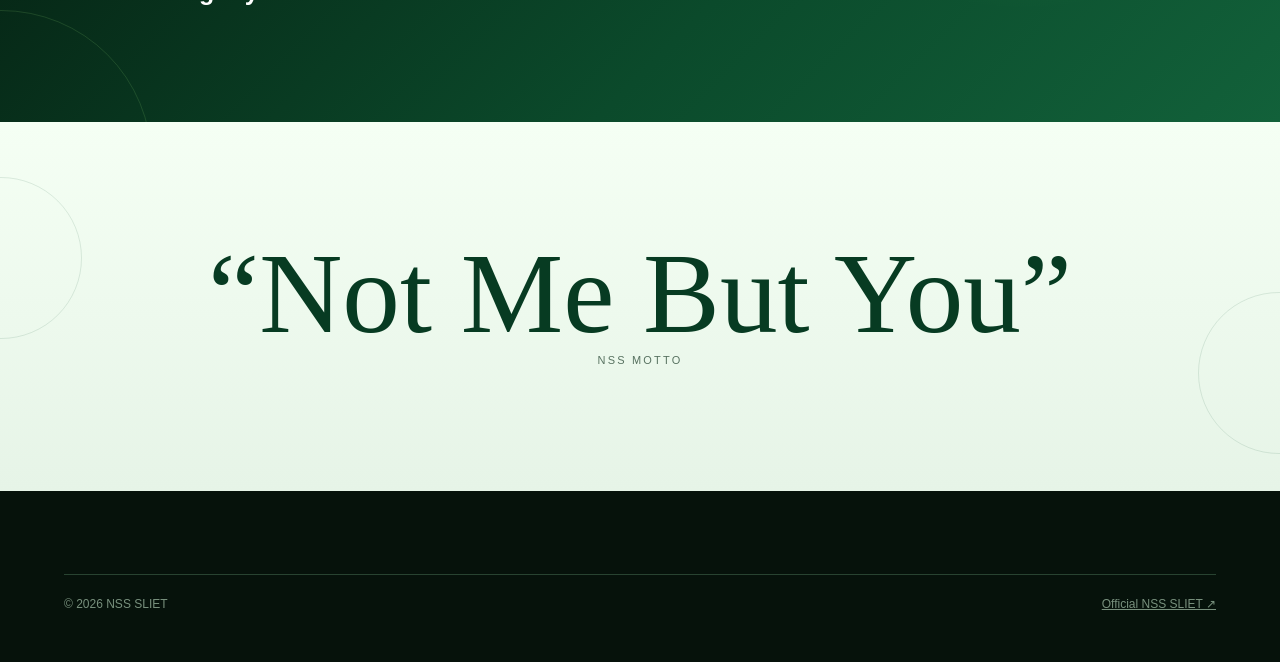
==== commit 273fb373: "Add volunteer profiles and year-wise team cards" ====
--- a/about.html
+++ b/about.html
@@ -27,7 +27,7 @@
       <a href="team.html">Team</a>
       <a href="viksit-bharat-2026-27.html">Viksit Bharat</a>
       <a href="social.html">Connect</a>
-      <a class="nav-cta" href="contact.html">Join NSS ↗</a>
+      <a class="nav-cta" href="volunteer.html">Register ↗</a>
     </nav>
   </header>
 
--- a/enhancements.css
+++ b/enhancements.css
@@ -37,6 +37,79 @@
   box-shadow: 0 0 0 2px rgba(200, 255, 104, 0.26);
 }
 
+/* Keep the institutional mark centred in the header and footer on every page. */
+.site-header { display: grid; grid-template-columns: minmax(0, 1fr) auto minmax(0, 1fr); }
+.site-header .brand { grid-column: 2; justify-self: center; position: relative; z-index: 2; }
+.site-header .nav, .site-header .menu-btn { grid-column: 3; justify-self: end; }
+.footer-main { justify-content: center; flex-direction: column; text-align: center; }
+.footer-main .brand { justify-content: center; }
+
+/* Team directory: card press/tap flips between a visual profile and role detail. */
+.team-intro { padding-bottom: 24px; }
+.team-years { display: flex; flex-wrap: wrap; gap: 10px; margin-top: 36px; }
+.team-year-link { border: 1px solid var(--nss-line); border-radius: 999px; padding: 9px 14px; color: var(--nss-green); font-size: 12px; font-weight: 900; }
+.team-year-link:hover, .team-year-link.is-current { background: var(--nss-green); border-color: var(--nss-green); color: #fff; }
+.team-session { scroll-margin-top: 92px; }
+.team-session-muted { max-width: none; background: rgba(255, 255, 255, .38); }
+.team-session-heading { max-width: 720px; margin-bottom: 42px; }
+.team-session-heading h2 { font-size: clamp(42px, 5vw, 72px); margin-bottom: 16px; }
+.team-session-heading p:last-child, .team-source-note { color: var(--muted); }
+.team-flip-grid { display: grid; grid-template-columns: repeat(3, minmax(0, 1fr)); gap: 20px; }
+.team-flip-grid-compact { max-width: 940px; }
+.team-flip { min-height: 340px; perspective: 1200px; }
+.team-flip-toggle { display: block; width: 100%; height: 100%; min-height: 340px; padding: 0; border: 0; border-radius: 22px; background: transparent; color: inherit; cursor: pointer; font: inherit; text-align: left; }
+.team-flip-toggle:focus-visible { outline: 3px solid var(--nss-lime); outline-offset: 5px; }
+.team-flip-inner { display: block; position: relative; width: 100%; height: 100%; min-height: 340px; transform-style: preserve-3d; transition: transform 700ms cubic-bezier(.2, .7, .2, 1); }
+.team-flip-toggle.is-flipped .team-flip-inner { transform: rotateY(180deg); }
+.team-face { position: absolute; inset: 0; display: flex; flex-direction: column; align-items: flex-start; justify-content: flex-end; overflow: hidden; padding: 28px; border: 1px solid var(--nss-line); border-radius: 22px; backface-visibility: hidden; box-shadow: 0 18px 48px rgba(7, 59, 34, .09); }
+.team-front { background: linear-gradient(145deg, rgba(255,255,255,.96), #e6f5de); }
+.team-front::before { content: ""; position: absolute; right: -72px; top: -78px; width: 220px; height: 220px; border: 1px solid rgba(11,107,59,.18); border-radius: 50%; }
+.team-back { justify-content: center; background: linear-gradient(140deg, #063a22, #0c6a3c); color: #fff; transform: rotateY(180deg); }
+.team-portrait { position: relative; z-index: 1; display: grid; place-items: center; width: 100px; height: 100px; margin-bottom: auto; border: 5px solid rgba(255,255,255,.8); border-radius: 50%; background: linear-gradient(140deg, var(--nss-lime), #5daa50); box-shadow: 0 16px 32px rgba(7,59,34,.18); color: var(--nss-green); font-size: 29px; font-weight: 900; }
+.team-role, .team-kicker, .team-hint { font-size: 10px; font-weight: 900; letter-spacing: .14em; }
+.team-role, .team-kicker { color: var(--nss-green-light); }
+.team-back .team-kicker, .team-back .team-hint { color: #c8ff9a; }
+.team-face strong { margin: 9px 0; font-size: clamp(25px, 2.7vw, 36px); line-height: 1; letter-spacing: -.05em; }
+.team-back > span:not(.team-kicker):not(.team-hint) { max-width: 27ch; color: rgba(255,255,255,.82); }
+.team-hint { margin-top: 16px; color: var(--muted); }
+.team-archive-note { display: flex; min-height: 250px; max-width: 420px; flex-direction: column; justify-content: center; padding: 32px; border: 1px dashed rgba(7,59,34,.34); border-radius: 22px; background: rgba(255,255,255,.46); }
+.team-archive-note h3 { margin: 12px 0; font-size: 28px; }
+.team-archive-note p { color: var(--muted); }
+.team-source-note { max-width: 880px; margin-top: 32px; font-size: 13px; }
+.volunteer-callout { margin-top: 30px; }
+
+/* Local volunteer profile card. No personal details leave the visitor's browser. */
+.privacy-panel { display: flex; gap: 14px; max-width: 970px; margin-bottom: 34px; padding: 18px 20px; border: 1px solid rgba(7,59,34,.18); border-radius: 16px; background: #e4f4dc; color: var(--nss-green); }
+.privacy-panel span { color: var(--muted); }
+.volunteer-layout { display: grid; grid-template-columns: minmax(0,.9fr) minmax(320px,.8fr); gap: clamp(30px,7vw,100px); align-items: start; }
+.volunteer-form { display: grid; gap: 18px; padding: clamp(24px,4vw,44px); border: 1px solid var(--nss-line); border-radius: 24px; background: rgba(255,255,255,.68); box-shadow: var(--shadow); }
+.volunteer-form h2 { font-size: clamp(42px,5vw,68px); margin-bottom: 8px; }
+.volunteer-form label { display: grid; gap: 7px; color: var(--nss-green); font-size: 13px; font-weight: 800; }
+.volunteer-form label > span { color: var(--muted); font-weight: 500; }
+.volunteer-form input:not([type="checkbox"]), .volunteer-form select { width: 100%; min-height: 47px; border: 1px solid rgba(7,59,34,.22); border-radius: 11px; background: #fff; color: var(--ink); font: inherit; padding: 10px 12px; }
+.volunteer-form .consent { grid-template-columns: auto 1fr; align-items: start; gap: 10px; color: var(--muted); font-weight: 500; }
+.volunteer-form .consent input { margin-top: 4px; }
+.id-card-panel { min-width: 0; }
+.id-card-panel[hidden] { display: none; }
+.volunteer-id-card { overflow: hidden; border-radius: 24px; background: linear-gradient(140deg,#073b22,#0b6b3b); box-shadow: 0 25px 58px rgba(7,59,34,.27); color: #fff; }
+.id-card-top { display: flex; align-items: center; gap: 11px; padding: 22px; background: rgba(0,0,0,.14); font-size: 24px; font-weight: 900; }
+.id-card-top img { width: 46px; height: 46px; border-radius: 50%; }
+.id-card-top small { display: block; color: #c7e8cb; font-size: 9px; letter-spacing: .16em; }
+.id-card-profile { display: flex; align-items: center; gap: 18px; padding: 32px 24px; }
+.id-card-initials { display: grid; flex: 0 0 auto; width: 84px; height: 84px; place-items: center; border: 4px solid rgba(255,255,255,.72); border-radius: 50%; background: var(--nss-lime); color: var(--nss-green); font-size: 26px; font-weight: 900; }
+.id-card-profile strong, .id-card-profile span { display: block; }
+.id-card-profile strong { font-size: clamp(25px,3vw,38px); letter-spacing: -.05em; line-height: 1; }
+.id-card-profile span { margin-top: 8px; color: #d1f7ba; font-size: 12px; font-weight: 800; letter-spacing: .06em; }
+.id-card-meta { display: grid; grid-template-columns: 1fr 1fr; gap: 1px; background: rgba(255,255,255,.18); }
+.id-card-meta span { display: grid; gap: 4px; padding: 14px 20px; background: rgba(0,0,0,.12); color: #c8e9c8; font-size: 9px; font-weight: 900; letter-spacing: .11em; }
+.id-card-meta b { overflow-wrap: anywhere; color: #fff; font-size: 13px; letter-spacing: 0; }
+.id-card-status { padding: 15px 20px; background: var(--nss-lime); color: var(--nss-green); font-size: 9px; font-weight: 900; letter-spacing: .1em; text-align: center; }
+.id-card-actions { display: flex; flex-wrap: wrap; gap: 12px; margin-top: 20px; }
+
+@media (max-width: 900px) { .site-header .menu-btn { display: block; } .site-header .nav { grid-column: 1 / -1; justify-self: stretch; } .team-flip-grid { grid-template-columns: repeat(2, minmax(0,1fr)); } .volunteer-layout { grid-template-columns: 1fr; } }
+@media (max-width: 560px) { .team-flip-grid { grid-template-columns: 1fr; } .team-flip, .team-flip-toggle, .team-flip-inner { min-height: 308px; } .privacy-panel { flex-direction: column; } .id-card-meta { grid-template-columns: 1fr; } }
+@media print { body * { visibility: hidden; } .id-card-panel, .id-card-panel * { visibility: visible; } .id-card-panel { position: absolute; inset: 0; width: 100%; padding: 20mm; } .volunteer-id-card { max-width: 88mm; box-shadow: none; } .id-card-actions { display: none; } }
+
 .nss-home-slides {
   position: absolute;
   inset: 0;
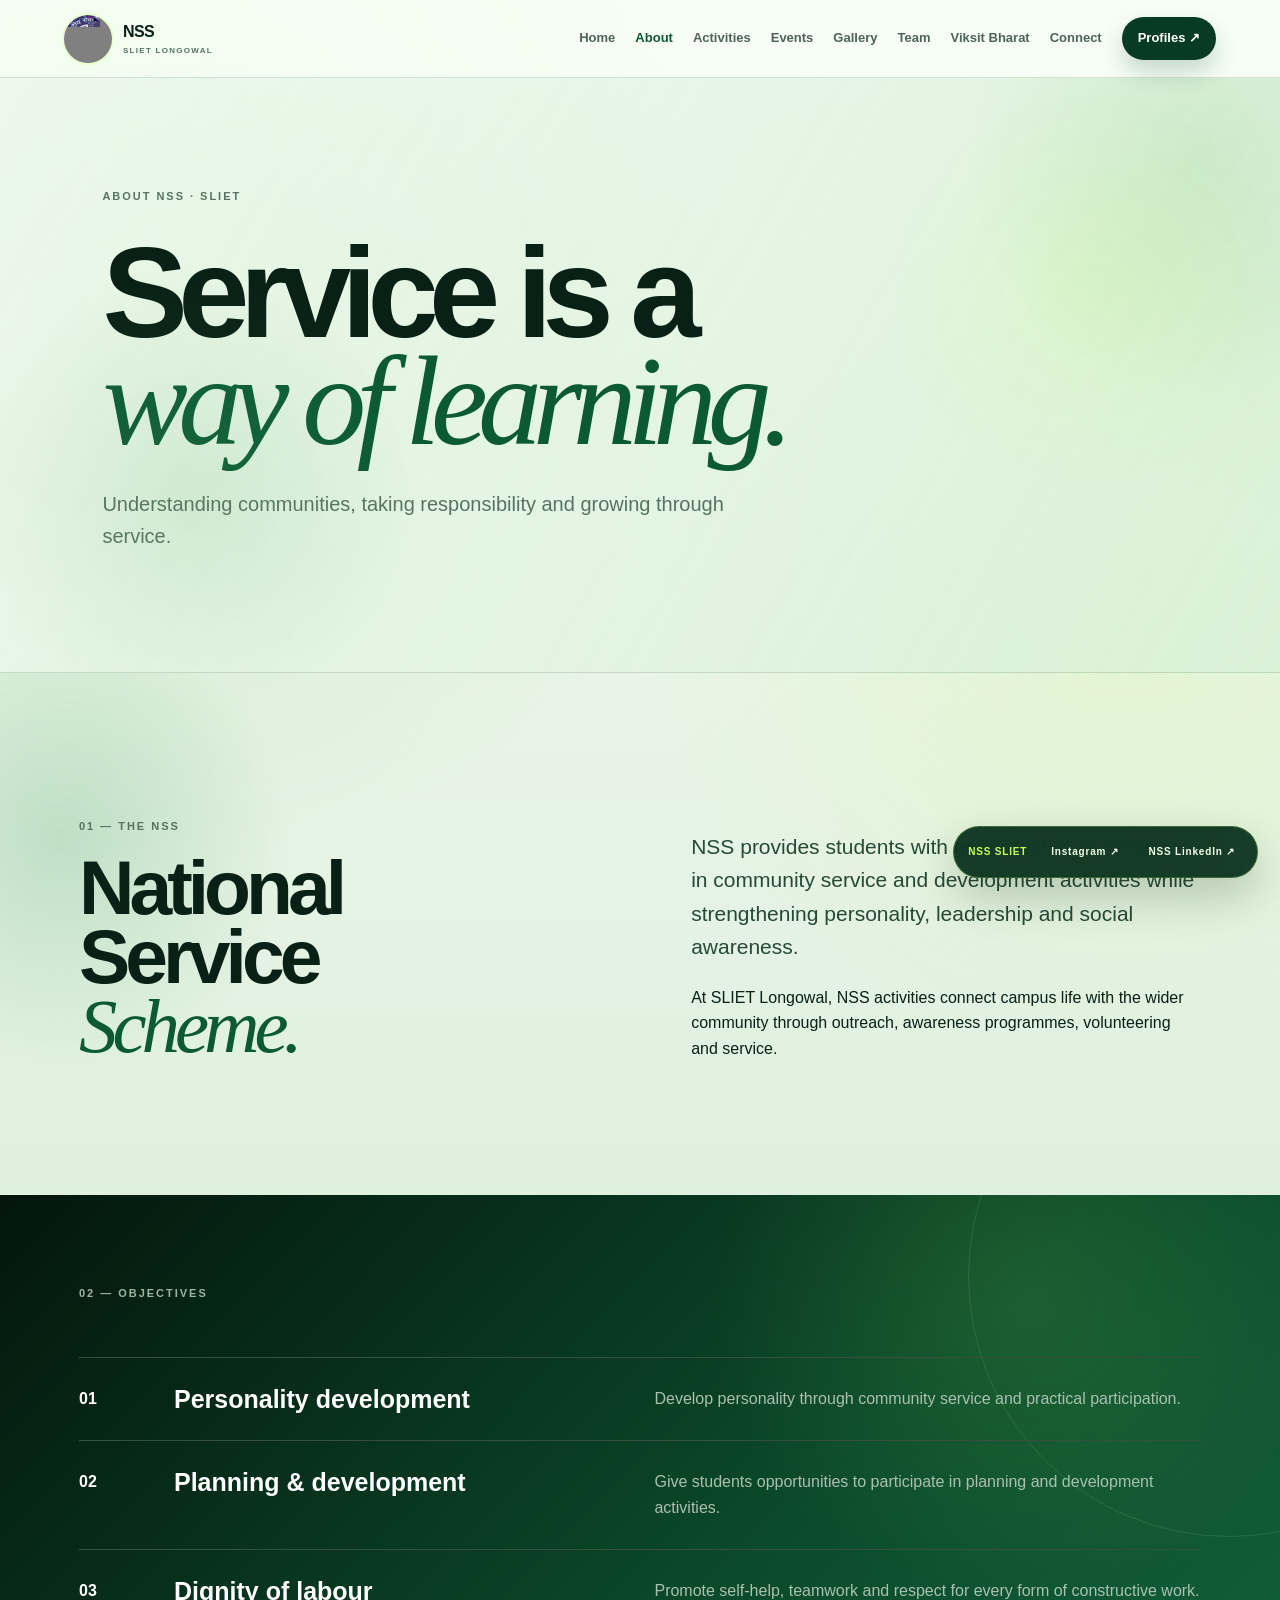
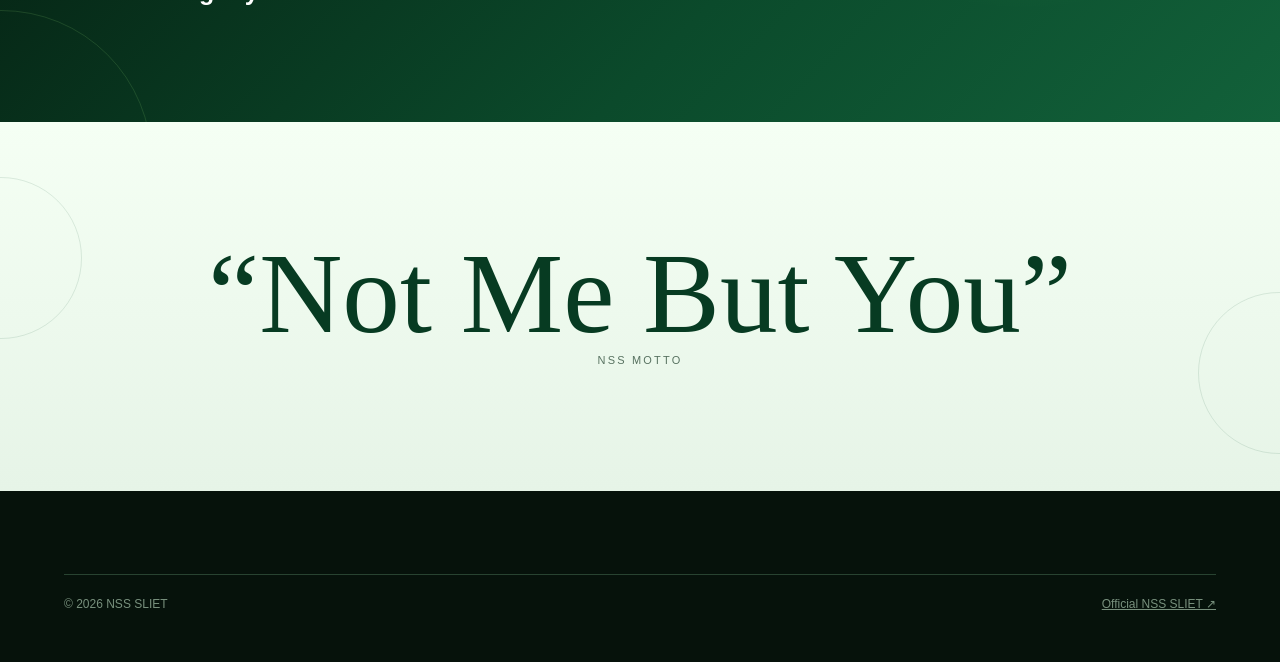
==== commit 1dfbfe80: "Replace registration with searchable NSS profiles" ====
--- a/about.html
+++ b/about.html
@@ -27,7 +27,7 @@
       <a href="team.html">Team</a>
       <a href="viksit-bharat-2026-27.html">Viksit Bharat</a>
       <a href="social.html">Connect</a>
-      <a class="nav-cta" href="volunteer.html">Register ↗</a>
+      <a class="nav-cta" href="volunteer.html">Profiles ↗</a>
     </nav>
   </header>
 
--- a/enhancements.css
+++ b/enhancements.css
@@ -31,18 +31,18 @@
 }
 
 .brand img {
-  object-fit: cover;
+  /* Header/footer NSS logo: keep the complete emblem inside its round frame. */
+  object-fit: contain;
+  object-position: center;
+  /* padding: 0px */
   border-radius: 50%;
-  background: #06120b;
+  background: #f6f5f5;
   box-shadow: 0 0 0 2px rgba(200, 255, 104, 0.26);
 }
-
-/* Keep the institutional mark centred in the header and footer on every page. */
-.site-header { display: grid; grid-template-columns: minmax(0, 1fr) auto minmax(0, 1fr); }
-.site-header .brand { grid-column: 2; justify-self: center; position: relative; z-index: 2; }
-.site-header .nav, .site-header .menu-btn { grid-column: 3; justify-self: end; }
-.footer-main { justify-content: center; flex-direction: column; text-align: center; }
-.footer-main .brand { justify-content: center; }
+/* The NSS SLIET identity stays left-aligned in the header; the emblem never crops. */
+.site-header { display: flex; justify-content: space-between; }
+.site-header .brand { position: relative; z-index: 2; }
+.footer-main { justify-content: space-between; flex-direction: row; text-align: left; }
 
 /* Team directory: card press/tap flips between a visual profile and role detail. */
 .team-intro { padding-bottom: 24px; }
@@ -106,7 +106,24 @@
 .id-card-status { padding: 15px 20px; background: var(--nss-lime); color: var(--nss-green); font-size: 9px; font-weight: 900; letter-spacing: .1em; text-align: center; }
 .id-card-actions { display: flex; flex-wrap: wrap; gap: 12px; margin-top: 20px; }
 
-@media (max-width: 900px) { .site-header .menu-btn { display: block; } .site-header .nav { grid-column: 1 / -1; justify-self: stretch; } .team-flip-grid { grid-template-columns: repeat(2, minmax(0,1fr)); } .volunteer-layout { grid-template-columns: 1fr; } }
+/* Searchable public NSS profile directory. */
+.profile-directory-layout { display: grid; grid-template-columns: minmax(0, .9fr) minmax(320px, .8fr); gap: clamp(30px, 7vw, 100px); align-items: start; }
+.profile-search-panel { padding: clamp(24px, 4vw, 44px); border: 1px solid var(--nss-line); border-radius: 24px; background: rgba(255,255,255,.68); box-shadow: var(--shadow); }
+.profile-search-panel h2 { font-size: clamp(42px, 5vw, 68px); margin-bottom: 24px; }
+.profile-search-label { display: block; margin-bottom: 7px; color: var(--nss-green); font-size: 13px; font-weight: 800; }
+.profile-search { width: 100%; min-height: 52px; border: 1px solid rgba(7,59,34,.25); border-radius: 12px; background: #fff; color: var(--ink); font: inherit; padding: 10px 14px; }
+.profile-search:focus { outline: 3px solid rgba(200,255,104,.75); border-color: var(--nss-green); }
+.profile-search-help, .profile-card-note { color: var(--muted); font-size: 13px; }
+.profile-results { display: grid; gap: 9px; max-height: 510px; margin-top: 22px; overflow: auto; padding-right: 4px; }
+.profile-result { display: grid; grid-template-columns: auto 1fr auto; align-items: center; gap: 12px; width: 100%; padding: 12px; border: 1px solid rgba(7,59,34,.14); border-radius: 14px; background: rgba(255,255,255,.72); color: var(--ink); cursor: pointer; font: inherit; text-align: left; transition: .2s ease; }
+.profile-result:hover, .profile-result:focus-visible { border-color: var(--nss-green); background: #fff; box-shadow: 0 10px 24px rgba(7,59,34,.11); transform: translateX(3px); }
+.profile-result-initials { display: grid; width: 40px; height: 40px; place-items: center; border-radius: 50%; background: var(--nss-lime); color: var(--nss-green); font-weight: 900; }
+.profile-result strong { display: block; }
+.profile-empty { padding: 18px; border: 1px dashed var(--nss-line); border-radius: 12px; color: var(--muted); }
+.profile-card-note { margin-top: 16px; }
+.id-card-actions button:disabled { cursor: not-allowed; opacity: .5; transform: none; }
+
+@media (max-width: 900px) { .site-header .menu-btn { display: block; } .team-flip-grid { grid-template-columns: repeat(2, minmax(0,1fr)); } .volunteer-layout, .profile-directory-layout { grid-template-columns: 1fr; } }
 @media (max-width: 560px) { .team-flip-grid { grid-template-columns: 1fr; } .team-flip, .team-flip-toggle, .team-flip-inner { min-height: 308px; } .privacy-panel { flex-direction: column; } .id-card-meta { grid-template-columns: 1fr; } }
 @media print { body * { visibility: hidden; } .id-card-panel, .id-card-panel * { visibility: visible; } .id-card-panel { position: absolute; inset: 0; width: 100%; padding: 20mm; } .volunteer-id-card { max-width: 88mm; box-shadow: none; } .id-card-actions { display: none; } }
 
